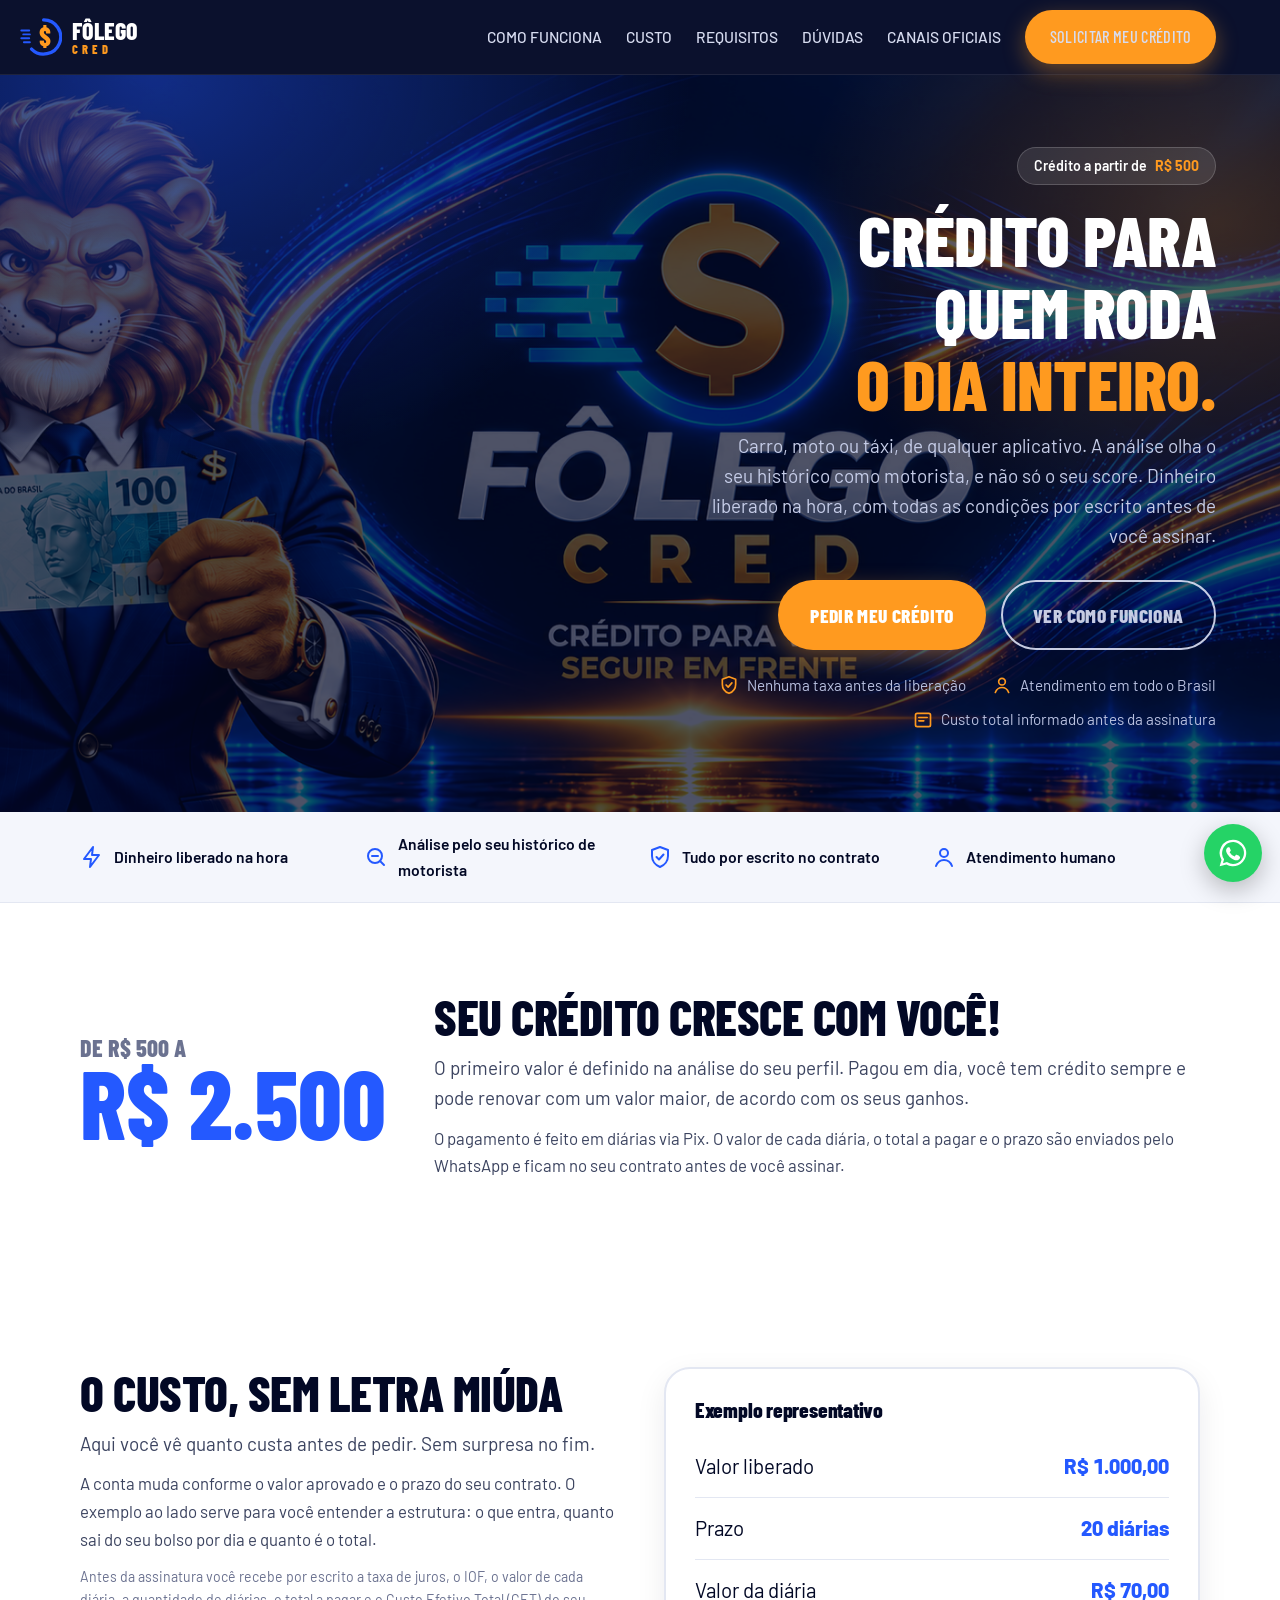
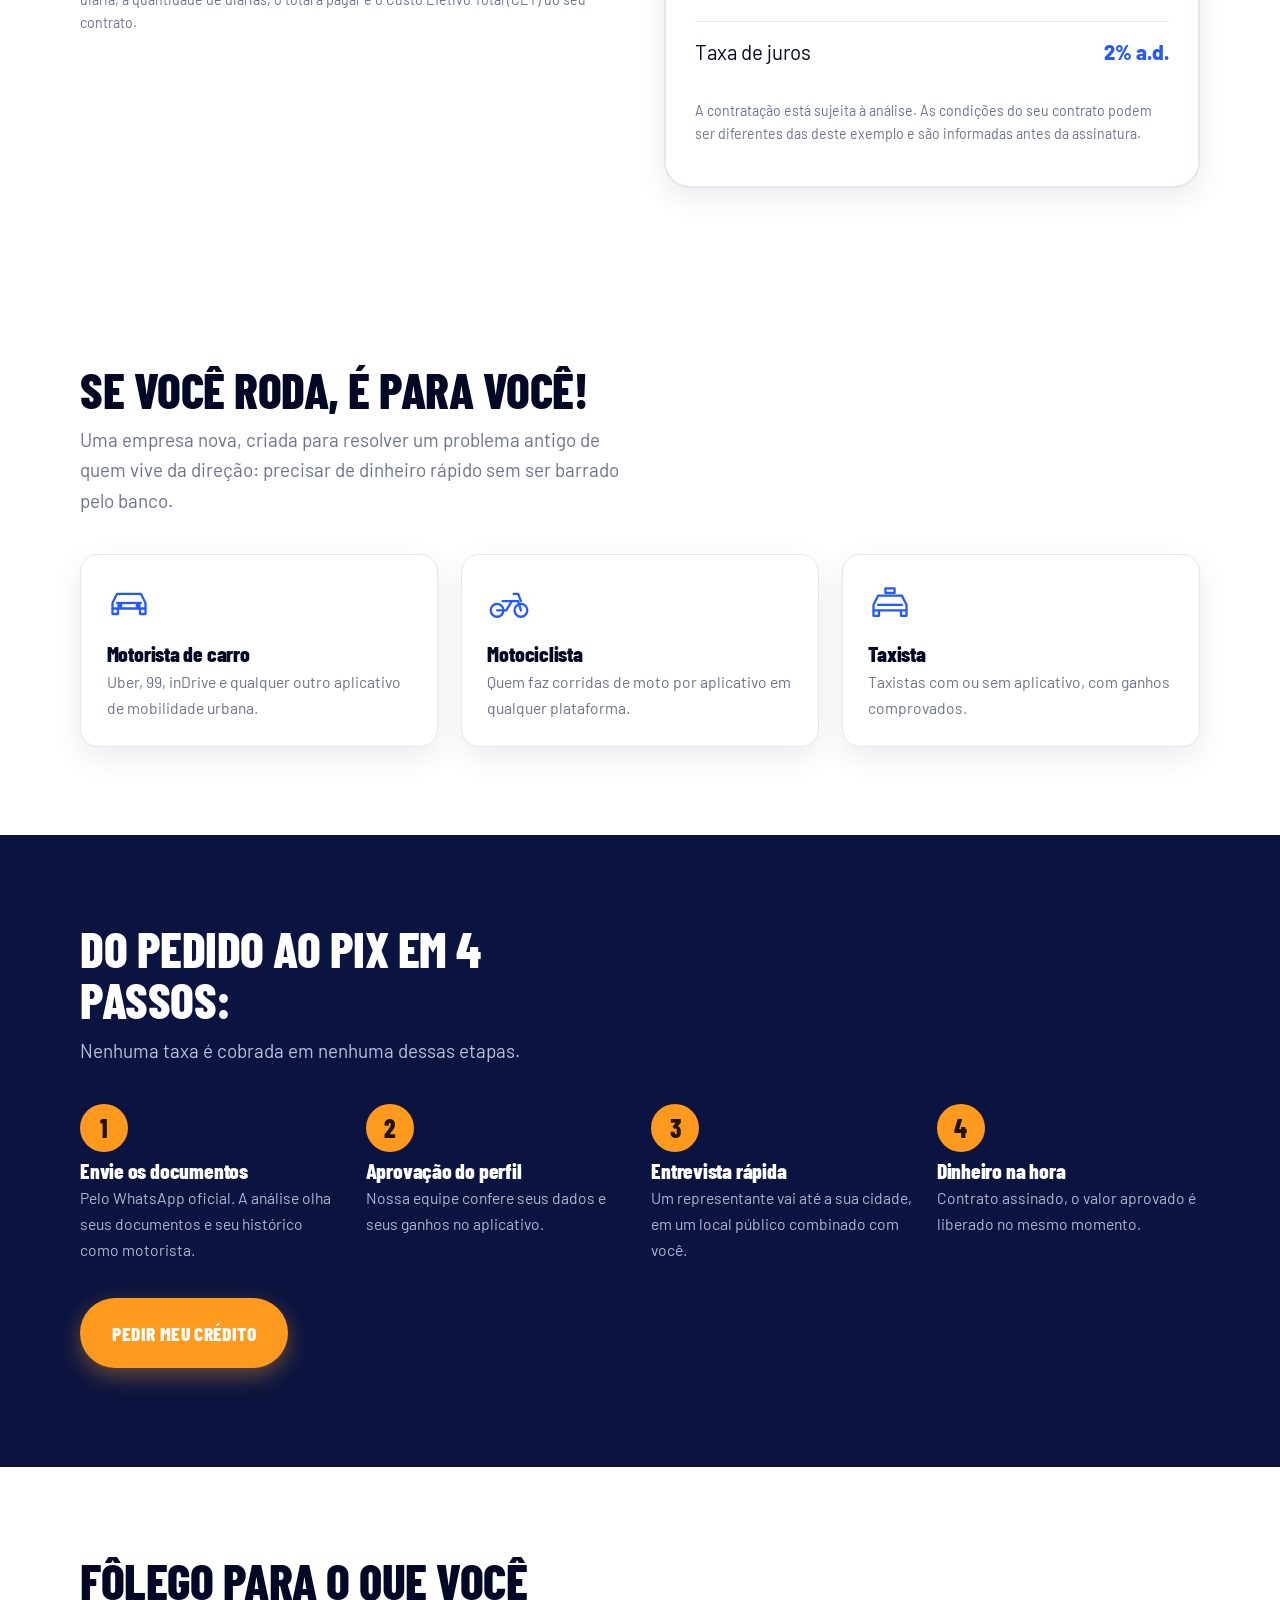
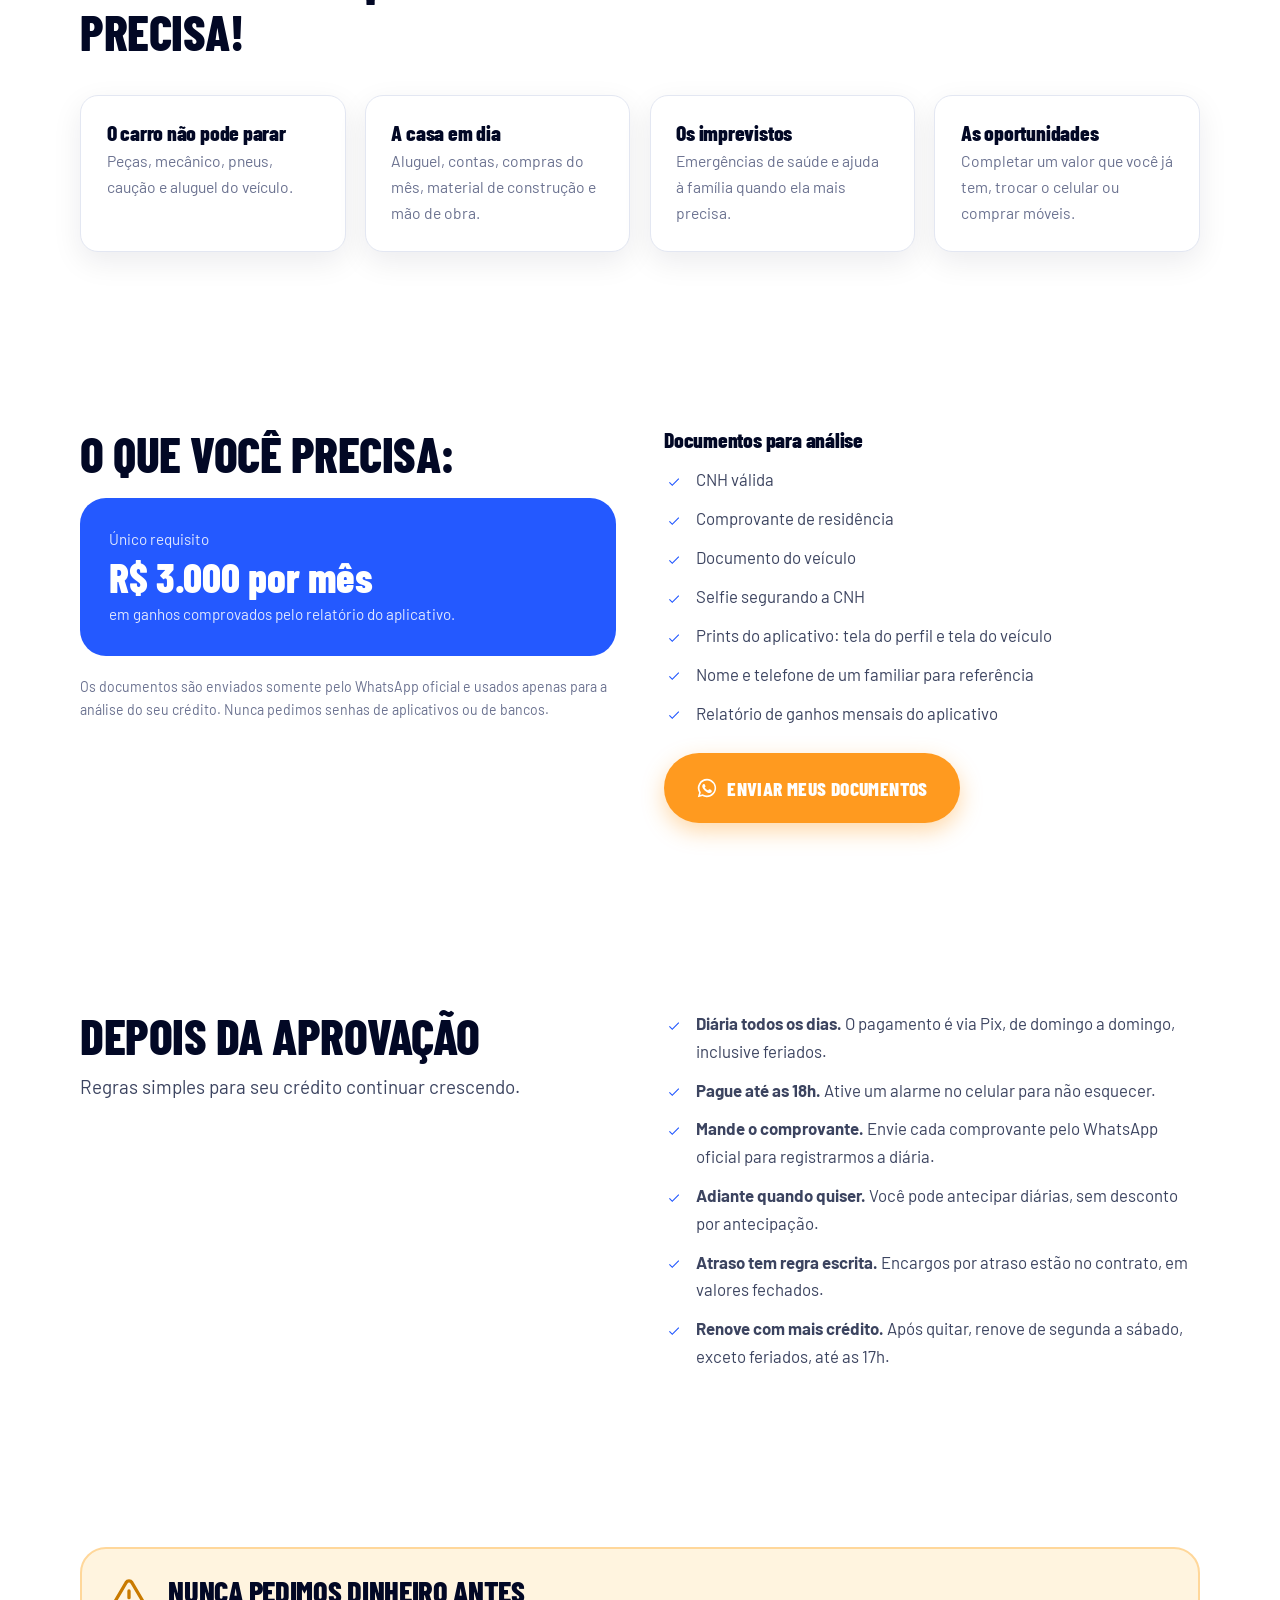
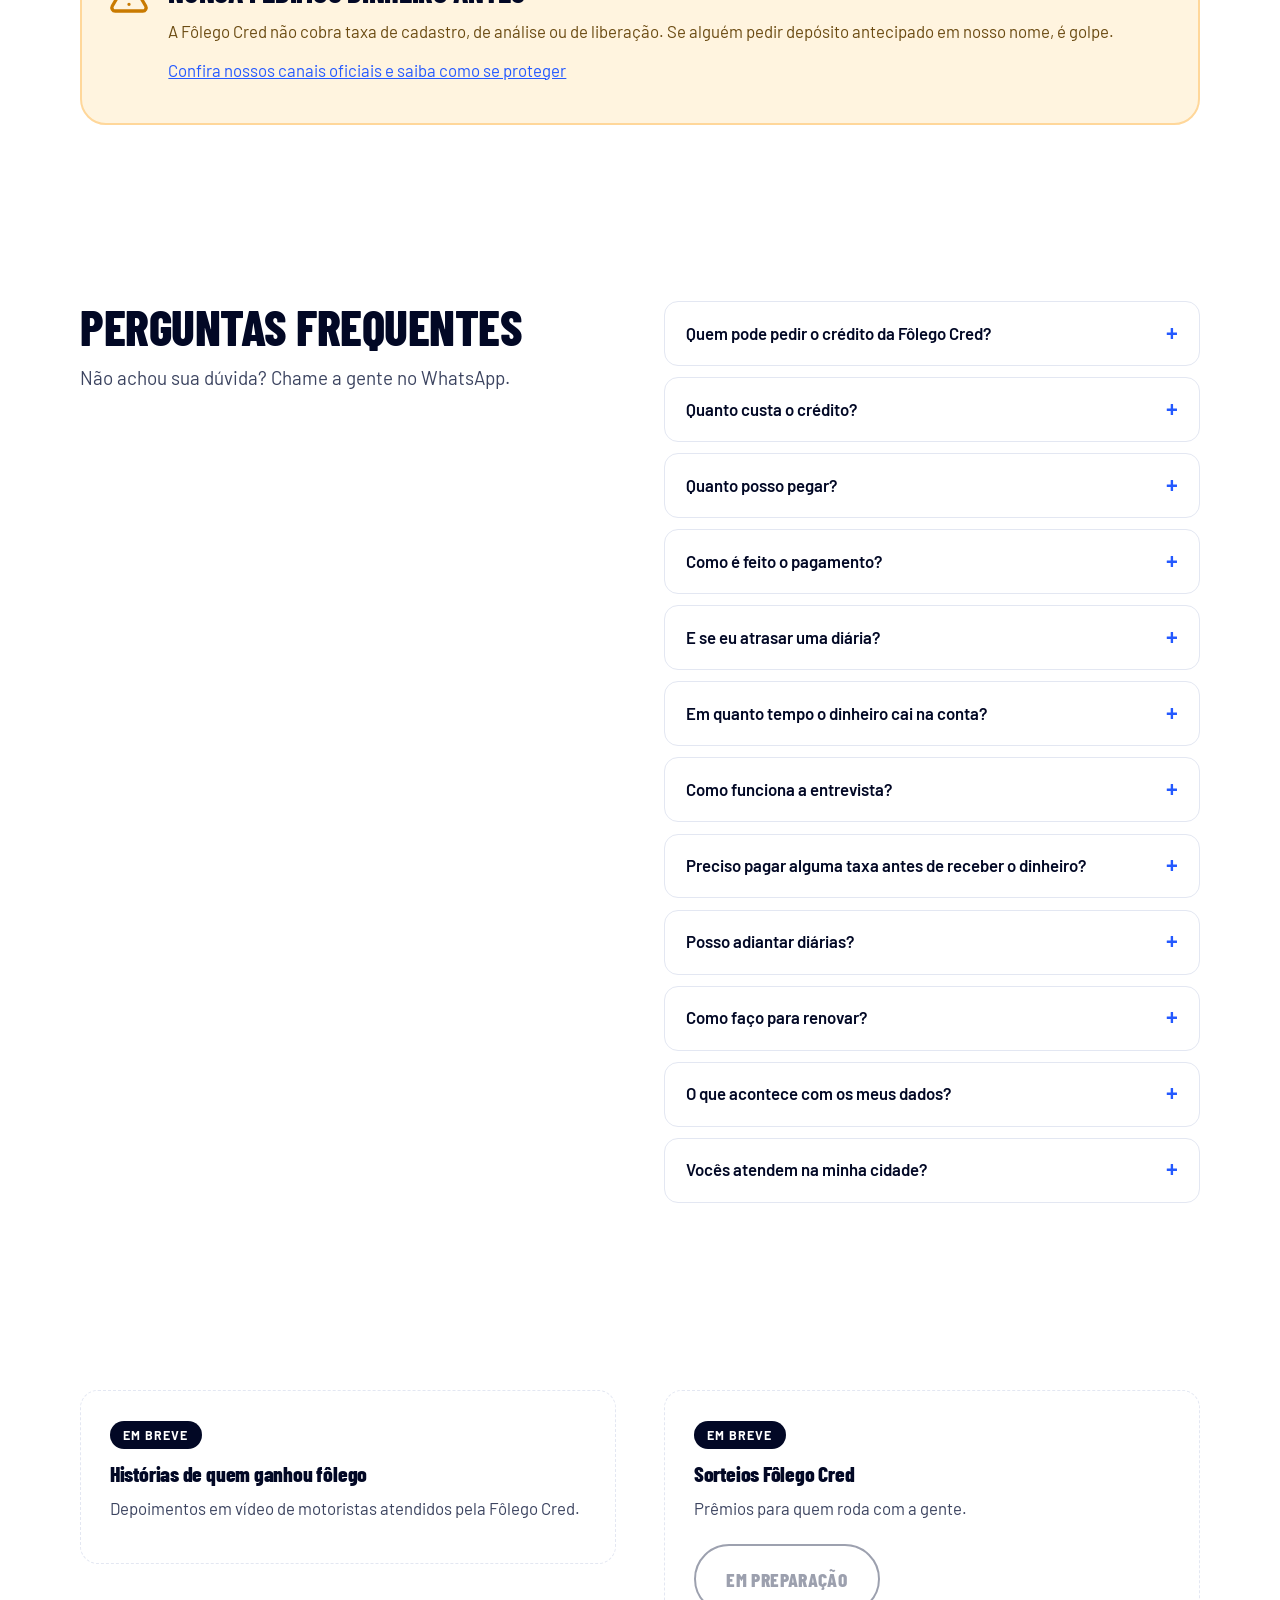
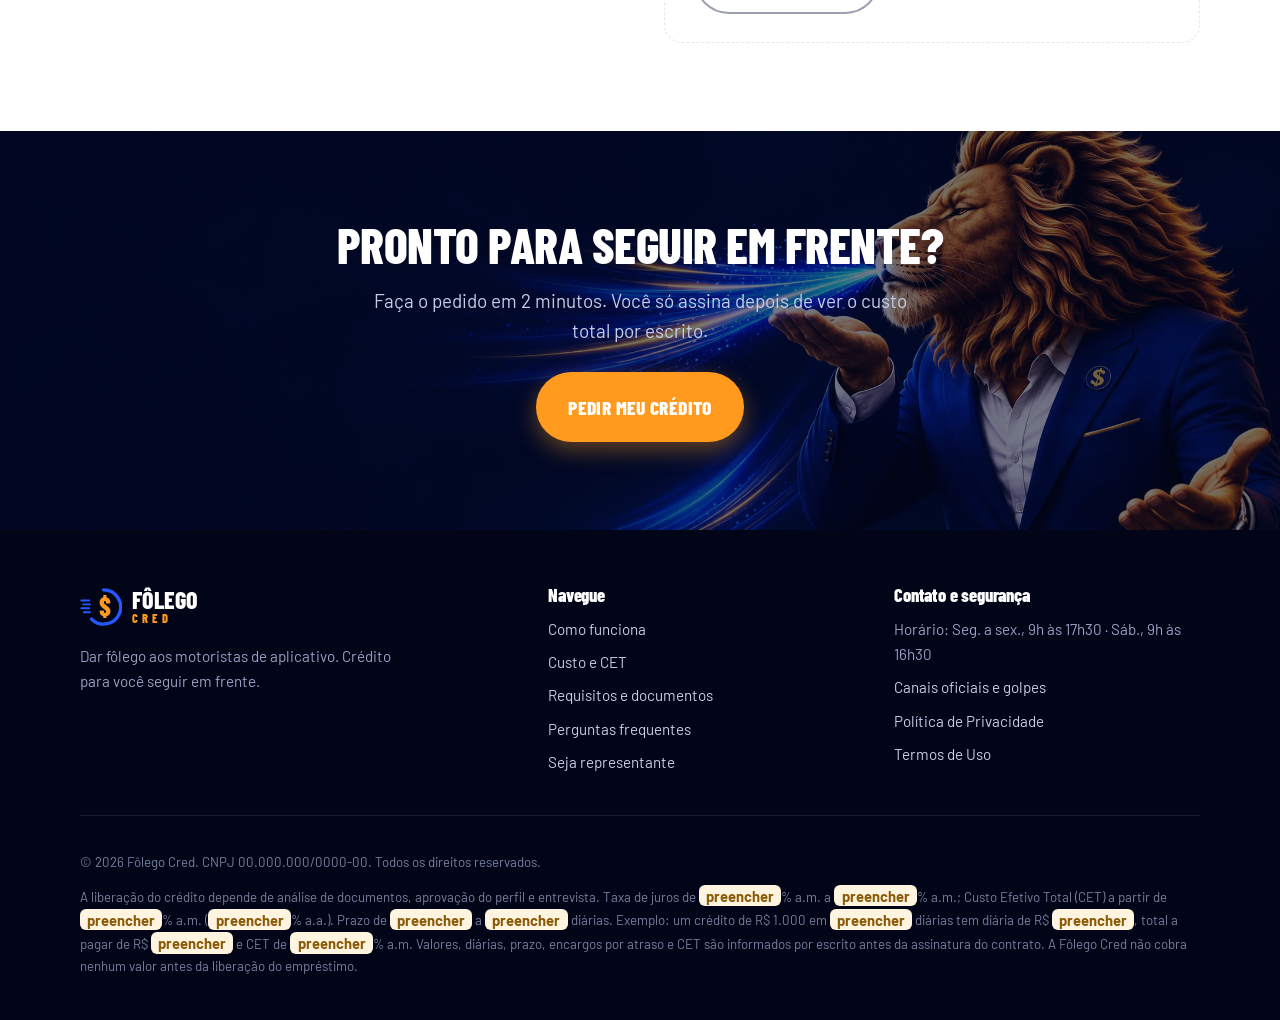
==== index.html @ ad55d43b "Add files via upload" ====
<!doctype html>
<html lang="pt-BR">
<head>
<meta charset="utf-8">
<meta name="viewport" content="width=device-width, initial-scale=1, viewport-fit=cover">
<title>Fôlego Cred | Empréstimo para motorista de aplicativo e taxista</title>
<meta name="description" content="Crédito de R$ 500 a R$ 2.500 para motoristas de carro, moto e táxi de todo o Brasil. Análise pelo seu histórico como motorista e dinheiro liberado na hora.">
<link rel="canonical" href="https://www.folegocred.com.br/">
<meta name="theme-color" content="#020825">
<meta property="og:type" content="website">
<meta property="og:locale" content="pt_BR">
<meta property="og:site_name" content="Fôlego Cred">
<meta property="og:title" content="Fôlego Cred | Empréstimo para motorista de aplicativo e taxista">
<meta property="og:description" content="Crédito de R$ 500 a R$ 2.500 para motoristas de carro, moto e táxi de todo o Brasil.">
<meta property="og:url" content="https://www.folegocred.com.br/">
<meta property="og:image" content="https://www.folegocred.com.br/assets/og-image.jpg">
<meta name="twitter:card" content="summary_large_image">
<link rel="icon" href="assets/favicon.svg" type="image/svg+xml">
<link rel="preload" as="image" href="assets/novofundo.png">
<link rel="preconnect" href="https://fonts.googleapis.com">
<link rel="preconnect" href="https://fonts.gstatic.com" crossorigin>
<link href="https://fonts.googleapis.com/css2?family=Barlow+Condensed:ital,wght@0,700;0,800;1,700&family=Barlow:wght@400;500;600;700&display=swap" rel="stylesheet">
<link rel="stylesheet" href="styles.css">
<script type="application/ld+json">{"@context":"https://schema.org","@type":"FinancialService","name":"Fôlego Cred","slogan":"Crédito para você seguir em frente","description":"Crédito para motoristas de aplicativo e taxistas de todo o Brasil.","url":"https://www.folegocred.com.br","logo":"https://www.folegocred.com.br/assets/favicon.svg","image":"https://www.folegocred.com.br/assets/og-image.jpg","areaServed":{"@type":"Country","name":"Brasil"}}</script>
<script type="application/ld+json">{"@context": "https://schema.org", "@type": "FAQPage", "mainEntity": [{"@type": "Question", "name": "Quem pode pedir o crédito da Fôlego Cred?", "acceptedAnswer": {"@type": "Answer", "text": "Motoristas de carro e de moto de qualquer aplicativo de mobilidade urbana, e também taxistas, com ganhos a partir de R$ 3.000 por mês comprovados pelo relatório do aplicativo."}}, {"@type": "Question", "name": "Quanto custa o crédito?", "acceptedAnswer": {"@type": "Answer", "text": "O custo depende do valor aprovado e do prazo. Veja o exemplo representativo na seção \"O custo, sem letra miúda\". A taxa de juros, o IOF, o total a pagar e o CET do seu contrato são informados por escrito antes da assinatura."}}, {"@type": "Question", "name": "Quanto posso pegar?", "acceptedAnswer": {"@type": "Answer", "text": "Os valores vão de R$ 500 a R$ 2.500. O primeiro crédito é definido na análise, e o limite cresce conforme você paga em dia e conforme seus ganhos."}}, {"@type": "Question", "name": "Como é feito o pagamento?", "acceptedAnswer": {"@type": "Answer", "text": "Em diárias via Pix, todos os dias, inclusive sábados, domingos e feriados. O valor de cada diária, o total a pagar e o prazo aparecem no seu contrato antes da assinatura."}}, {"@type": "Question", "name": "E se eu atrasar uma diária?", "acceptedAnswer": {"@type": "Answer", "text": "Os encargos por atraso estão descritos no contrato, com valores fechados. Se você previr um atraso, avise pelo WhatsApp oficial antes do vencimento."}}, {"@type": "Question", "name": "Em quanto tempo o dinheiro cai na conta?", "acceptedAnswer": {"@type": "Answer", "text": "Na hora. Depois da aprovação do perfil e da entrevista, o valor é liberado no mesmo momento."}}, {"@type": "Question", "name": "Como funciona a entrevista?", "acceptedAnswer": {"@type": "Answer", "text": "Um representante da Fôlego Cred vai até a sua cidade. O encontro é rápido, serve para alinhar o contrato e acontece em um local público combinado para ficar bom para os dois lados."}}, {"@type": "Question", "name": "Preciso pagar alguma taxa antes de receber o dinheiro?", "acceptedAnswer": {"@type": "Answer", "text": "Não. A Fôlego Cred nunca cobra taxa de cadastro, de análise ou de liberação. Se alguém pedir depósito antecipado em nosso nome, é golpe."}}, {"@type": "Question", "name": "Posso adiantar diárias?", "acceptedAnswer": {"@type": "Answer", "text": "Pode, quando quiser. Só não há desconto por antecipação."}}, {"@type": "Question", "name": "Como faço para renovar?", "acceptedAnswer": {"@type": "Answer", "text": "Depois de quitar o contrato atual, a renovação é feita de segunda a sábado, exceto feriados, até as 17h. Quem paga em dia tem crédito sempre, com possibilidade de valor maior."}}, {"@type": "Question", "name": "O que acontece com os meus dados?", "acceptedAnswer": {"@type": "Answer", "text": "Eles são usados apenas para a análise e o atendimento, e não são vendidos a terceiros. Você pode pedir a exclusão a qualquer momento pelos canais oficiais, conforme a Política de Privacidade."}}, {"@type": "Question", "name": "Vocês atendem na minha cidade?", "acceptedAnswer": {"@type": "Answer", "text": "A Fôlego Cred atende motoristas de todo o Brasil. Faça o pedido pelo site ou chame no WhatsApp para combinar a entrevista."}}]}</script>
</head>
<body data-pagina="inicio">
<a class="pular" href="#conteudo">Pular para o conteúdo</a>

<header class="topo">
  <div class="wrap">
    <a class="marca" href="index.html" aria-label="Fôlego Cred, página inicial"><svg viewBox="0 0 64 64" aria-hidden="true"><g stroke="#2459FF" stroke-width="3" stroke-linecap="round"><path d="M2 22h12M5 28h10M2 34h12M6 40h9"/></g><path d="M36 6a26 26 0 1 1-18.4 44.4" fill="none" stroke="#2459FF" stroke-width="5" stroke-linecap="round"/><text x="38" y="45" text-anchor="middle" font-family="Barlow Condensed,Arial" font-weight="800" font-size="40" fill="#FF9A1F">$</text></svg><span class="marca-nome">Fôlego<small>Cred</small></span></a>
    <button class="menu-botao" aria-expanded="false" aria-controls="menu" aria-label="Abrir menu"><svg width="22" height="22" viewBox="0 0 24 24" fill="none" stroke="currentColor" stroke-width="2.2" stroke-linecap="round"><path d="M3 6h18M3 12h18M3 18h18"/></svg></button>
    <nav class="menu" id="menu" aria-label="Principal">
      <a href="#como-funciona">COMO FUNCIONA</a>
      <a href="#custo">CUSTO</a>
      <a href="#requisitos">REQUISITOS</a>
      <a href="#perguntas">DÚVIDAS</a>
      <a href="canais-oficiais.html">CANAIS OFICIAIS</a>
      <a class="btn btn-laranja" href="#pedido">SOLICITAR MEU CRÉDITO</a>
    </nav>
  </div>
</header>

<main id="conteudo">

<section class="hero" aria-labelledby="titulo-hero">
  <div class="hero-midia-pc" aria-hidden="true">
    <img src="assets/novofundo.png" alt="" width="1938" height="811" loading="eager">
  </div>
  <div class="wrap">
    <div class="hero-texto" id="pedido">
      <span class="selo-topo">Crédito a partir de <b>R$ 500</b></span>
      <h1 id="titulo-hero">Crédito para <br>quem roda<span class="l2">o dia inteiro.</span></h1>
      <p class="intro">Carro, moto ou táxi, de qualquer aplicativo. A análise olha o seu histórico como motorista, e não só o seu score. Dinheiro liberado na hora, com todas as condições por escrito antes de você assinar.</p>
      <div class="hero-acoes">
        <a class="btn btn-laranja" href="#pedido">Pedir meu crédito</a>
        <a class="btn btn-contorno" href="#como-funciona">Ver como funciona</a>
      </div>
      <ul class="hero-selos">
        <li><svg viewBox="0 0 24 24" fill="none" stroke="currentColor" stroke-width="2" stroke-linecap="round" stroke-linejoin="round" aria-hidden="true"><path d="M12 2 4 5v6c0 5 3.4 9.3 8 11 4.6-1.7 8-6 8-11V5l-8-3z"/><path d="m8.5 12 2.5 2.5 4.5-5"/></svg> Nenhuma taxa antes da liberação</li>
        <li><svg viewBox="0 0 24 24" fill="none" stroke="currentColor" stroke-width="2" stroke-linecap="round" aria-hidden="true"><circle cx="12" cy="8" r="4"/><path d="M4 21c1.5-4 4.5-6 8-6s6.5 2 8 6"/></svg> Atendimento em todo o Brasil</li>
        <li><svg viewBox="0 0 24 24" fill="none" stroke="currentColor" stroke-width="2" stroke-linecap="round" stroke-linejoin="round" aria-hidden="true"><rect x="3" y="4" width="18" height="16" rx="2"/><path d="M7 9h10M7 13h6"/></svg> Custo total informado antes da assinatura</li>
      </ul>
    </div>
  </div>
</section>

<section class="faixa" aria-label="Nossos diferenciais">
  <div class="wrap"><ul>
    <li><svg viewBox="0 0 24 24" fill="none" stroke="currentColor" stroke-width="2" stroke-linejoin="round" aria-hidden="true"><path d="M13 2 4 14h7l-1 8 9-12h-7l1-8z"/></svg> Dinheiro liberado na hora</li>
    <li><svg viewBox="0 0 24 24" fill="none" stroke="currentColor" stroke-width="2" stroke-linecap="round" aria-hidden="true"><circle cx="11" cy="11" r="7"/><path d="m20 20-4-4"/><path d="M8 11h6"/></svg> Análise pelo seu histórico de motorista</li>
    <li><svg viewBox="0 0 24 24" fill="none" stroke="currentColor" stroke-width="2" stroke-linecap="round" stroke-linejoin="round" aria-hidden="true"><path d="M12 2 4 5v6c0 5 3.4 9.3 8 11 4.6-1.7 8-6 8-11V5l-8-3z"/><path d="m8.5 12 2.5 2.5 4.5-5"/></svg> Tudo por escrito no contrato</li>
    <li><svg viewBox="0 0 24 24" fill="none" stroke="currentColor" stroke-width="2" stroke-linecap="round" aria-hidden="true"><circle cx="12" cy="8" r="4"/><path d="M4 21c1.5-4 4.5-6 8-6s6.5 2 8 6"/></svg> Atendimento humano</li>
  </ul></div>
</section>

<section class="secao" aria-labelledby="t-valor">
  <div class="wrap valor">
    <p class="valor-numero" aria-hidden="true"><span class="de">de R$ 500 a</span><span class="ate">R$ 2.500</span></p>
    <div>
      <h2 id="t-valor">Seu crédito cresce com você!</h2>
      <p class="intro">O primeiro valor é definido na análise do seu perfil. Pagou em dia, você tem crédito sempre e pode renovar com um valor maior, de acordo com os seus ganhos.</p>
      <p>O pagamento é feito em diárias via Pix. O valor de cada diária, o total a pagar e o prazo são enviados pelo WhatsApp e ficam no seu contrato antes de você assinar.</p>
    </div>
  </div>
</section>

<section class="secao secao-clara" id="custo" aria-labelledby="t-custo">
  <div class="wrap duas">
    <div> 
      <h2 id="t-custo">O custo, sem letra miúda</h2>
      <p class="intro">Aqui você vê quanto custa antes de pedir. Sem surpresa no fim.</p>
      <p>A conta muda conforme o valor aprovado e o prazo do seu contrato. O exemplo ao lado serve para você entender a estrutura: o que entra, quanto sai do seu bolso por dia e quanto é o total.</p>
      <p class="nota">Antes da assinatura você recebe por escrito a taxa de juros, o IOF, o valor de cada diária, a quantidade de diárias, o total a pagar e o Custo Efetivo Total (CET) do seu contrato.</p>
    </div>
    <div class="custo">
      <h3 style="margin-bottom:1rem">Exemplo representativo</h3>
      <table>
        <tbody>
          <tr class="linha-principal"><td>Valor liberado</td><td>R$ 1.000,00</td></tr>
          <tr class="linha-principal"><td>Prazo</td><td>20 diárias</td></tr>
          <tr class="linha-principal"><td>Valor da diária</td><td>R$ 70,00</td></tr>
          <tr class="linha-principal"><td>Taxa de juros</td><td>2% a.d.</td></tr>
          <!--<tr class="linha-principal"><td>IOF</td><td>2% a.d.</td></tr>-->
        <!--  <tr><td>IOF</td><td>R$ <span class="preencher">preencher</span></td></tr>-->
      <!--  <tr class="destaque"><td><strong>CET</strong></td><td><span class="preencher">preencher</span>% a.m. (<span class="preencher">preencher</span>% a.a.)</td></tr>-->
        </tbody>
      </table>
      <p class="nota" style="margin-top:1rem">A contratação está sujeita à análise. As condições do seu contrato podem ser diferentes das deste exemplo e são informadas antes da assinatura.</p>
    </div>
  </div>
</section>

<section class="secao" aria-labelledby="t-publico">
  <div class="wrap">
    <div class="cabecalho-secao"><h2 id="t-publico">Se você roda, é para você!</h2><p class="intro">Uma empresa nova, criada para resolver um problema antigo de quem vive da direção: precisar de dinheiro rápido sem ser barrado pelo banco.</p></div>
    <div class="cartoes">
      <div><svg viewBox="0 0 48 48" fill="none" stroke="currentColor" stroke-width="2.5" stroke-linejoin="round" aria-hidden="true"><path d="M6 30v-6l5-10h26l5 10v6z"/><path d="M6 30v6h6v-6M36 30v6h6v-6"/><path d="M10 24h28"/><circle cx="14" cy="27" r="1.5" fill="currentColor"/><circle cx="34" cy="27" r="1.5" fill="currentColor"/></svg><h3>Motorista de carro</h3><p>Uber, 99, inDrive e qualquer outro aplicativo de mobilidade urbana.</p></div>
      <div><svg viewBox="0 0 48 48" fill="none" stroke="currentColor" stroke-width="2.5" stroke-linecap="round" stroke-linejoin="round" aria-hidden="true"><circle cx="11" cy="32" r="7"/><circle cx="37" cy="32" r="7"/><path d="M11 32h10l6-10h7l3 10"/><path d="M29 14h5l3 8M17 22h9"/></svg><h3>Motociclista</h3><p>Quem faz corridas de moto por aplicativo em qualquer plataforma.</p></div>
      <div><svg viewBox="0 0 48 48" fill="none" stroke="currentColor" stroke-width="2.5" stroke-linejoin="round" aria-hidden="true"><path d="M19 8h10v5H19z"/><path d="M6 32v-6l5-10h26l5 10v6z"/><path d="M6 32v6h6v-6M36 32v6h6v-6"/><path d="M10 26h28"/></svg><h3>Taxista</h3><p>Taxistas com ou sem aplicativo, com ganhos comprovados.</p></div>
    </div>
  </div>
</section>

<section class="secao secao-escura" id="como-funciona" aria-labelledby="t-como">
  <div class="wrap">
    <div class="cabecalho-secao"><h2 id="t-como">Do pedido ao Pix em 4 passos:</h2><p class="intro">Nenhuma taxa é cobrada em nenhuma dessas etapas.</p></div>
    <ol class="passos">
      <li><h3>Envie os documentos</h3><p>Pelo WhatsApp oficial. A análise olha seus documentos e seu histórico como motorista.</p></li>
      <li><h3>Aprovação do perfil</h3><p>Nossa equipe confere seus dados e seus ganhos no aplicativo.</p></li>
      <li><h3>Entrevista rápida</h3><p>Um representante vai até a sua cidade, em um local público combinado com você.</p></li>
      <li><h3>Dinheiro na hora</h3><p>Contrato assinado, o valor aprovado é liberado no mesmo momento.</p></li>
    </ol>
    <p style="margin-top:2.2rem"><a class="btn btn-laranja" href="#pedido">Pedir meu crédito</a></p>
  </div>
</section>

<section class="secao secao-clara" aria-labelledby="t-para">
  <div class="wrap">
    <div class="cabecalho-secao"><h2 id="t-para">Fôlego para o que você precisa!</h2></div>
    <div class="grupos">
      <div class="grupo"><h3>O carro não pode parar</h3><p>Peças, mecânico, pneus, caução e aluguel do veículo.</p></div>
      <div class="grupo"><h3>A casa em dia</h3><p>Aluguel, contas, compras do mês, material de construção e mão de obra.</p></div>
      <div class="grupo"><h3>Os imprevistos</h3><p>Emergências de saúde e ajuda à família quando ela mais precisa.</p></div>
      <div class="grupo"><h3>As oportunidades</h3><p>Completar um valor que você já tem, trocar o celular ou comprar móveis.</p></div>
    </div>
  </div>
</section>

<section class="secao" id="requisitos" aria-labelledby="t-req">
  <div class="wrap duas">
    <div>
      <h2 id="t-req">O que você precisa:</h2>
      <div class="requisito">
        <p>Único requisito</p>
        <span class="grande">R$ 3.000 por mês</span>
        <p>em ganhos comprovados pelo relatório do aplicativo.</p>
      </div>
      <p class="nota">Os documentos são enviados somente pelo WhatsApp oficial e usados apenas para a análise do seu crédito. Nunca pedimos senhas de aplicativos ou de bancos.</p>
    </div>
    <div>
      <h3>Documentos para análise</h3>
      <ul class="lista-check" style="margin-top:1rem">
        <li>CNH válida</li>
        <li>Comprovante de residência</li>
        <li>Documento do veículo</li>
        <li>Selfie segurando a CNH</li>
        <li>Prints do aplicativo: tela do perfil e tela do veículo</li>
        <li>Nome e telefone de um familiar para referência</li>
        <li>Relatório de ganhos mensais do aplicativo</li>
      </ul>
      <p style="margin-top:1.6rem"><a class="btn btn-laranja" href="#" data-zap="Olá! Quero enviar meus documentos para análise na Fôlego Cred."><svg viewBox="0 0 24 24" fill="currentColor" aria-hidden="true"><path d="M12 2a10 10 0 0 0-8.6 15.1L2 22l5-1.3A10 10 0 1 0 12 2zm0 18.2a8.2 8.2 0 0 1-4.2-1.2l-.3-.2-3 .8.8-2.9-.2-.3A8.2 8.2 0 1 1 12 20.2zm4.5-6.1c-.2-.1-1.5-.7-1.7-.8-.2-.1-.4-.1-.6.1l-.8 1c-.1.2-.3.2-.5.1a6.7 6.7 0 0 1-3.3-2.9c-.2-.4.2-.4.7-1.3.1-.2 0-.3 0-.4l-.8-1.8c-.2-.5-.4-.4-.6-.4h-.5a1 1 0 0 0-.7.3 3 3 0 0 0-.9 2.2c0 1.3.9 2.5 1.1 2.7.1.2 1.8 2.8 4.4 3.9 1.6.7 2.3.8 3.1.6.5-.1 1.5-.6 1.7-1.2.2-.6.2-1.1.2-1.2-.1-.1-.2-.2-.5-.3z"/></svg> Enviar meus documentos</a></p>
    </div>
  </div>
</section>

<section class="secao secao-clara" aria-labelledby="t-depois">
  <div class="wrap duas">
    <div>
      <h2 id="t-depois">Depois da aprovação</h2>
      <p class="intro">Regras simples para seu crédito continuar crescendo.</p>
    </div>
    <ul class="lista-check">
      <li><strong>Diária todos os dias.</strong> O pagamento é via Pix, de domingo a domingo, inclusive feriados.</li>
      <li><strong>Pague até as 18h.</strong> Ative um alarme no celular para não esquecer.</li>
      <li><strong>Mande o comprovante.</strong> Envie cada comprovante pelo WhatsApp oficial para registrarmos a diária.</li>
      <li><strong>Adiante quando quiser.</strong> Você pode antecipar diárias, sem desconto por antecipação.</li>
      <li><strong>Atraso tem regra escrita.</strong> Encargos por atraso estão no contrato, em valores fechados.</li>
      <li><strong>Renove com mais crédito.</strong> Após quitar, renove de segunda a sábado, exceto feriados, até as 17h.</li>
    </ul>
  </div>
</section>

<section class="secao" aria-labelledby="t-golpe">
  <div class="wrap">
    <div class="aviso">
      <svg viewBox="0 0 24 24" fill="none" stroke="currentColor" stroke-width="2" stroke-linecap="round" stroke-linejoin="round" aria-hidden="true"><path d="M10.3 3.9 2 18a2 2 0 0 0 1.7 3h16.6a2 2 0 0 0 1.7-3L13.7 3.9a2 2 0 0 0-3.4 0z"/><path d="M12 9v4M12 17h.01"/></svg>
      <div>
        <h2 id="t-golpe">Nunca pedimos dinheiro antes</h2>
        <p>A Fôlego Cred não cobra taxa de cadastro, de análise ou de liberação. Se alguém pedir depósito antecipado em nosso nome, é golpe.</p>
        <p><a href="canais-oficiais.html">Confira nossos canais oficiais e saiba como se proteger</a></p>
      </div>
    </div>
  </div>
</section>

<section class="secao secao-clara" id="perguntas" aria-labelledby="t-faq">
  <div class="wrap duas">
    <div><h2 id="t-faq">Perguntas frequentes</h2><p class="intro">Não achou sua dúvida? Chame a gente no WhatsApp.</p></div>
    <div class="faq">
      <details><summary>Quem pode pedir o crédito da Fôlego Cred?</summary><p>Motoristas de carro e de moto de qualquer aplicativo de mobilidade urbana, e também taxistas, com ganhos a partir de R$ 3.000 por mês comprovados pelo relatório do aplicativo.</p></details>
      <details><summary>Quanto custa o crédito?</summary><p>O custo depende do valor aprovado e do prazo. Veja o exemplo representativo na seção "O custo, sem letra miúda". A taxa de juros, o IOF, o total a pagar e o CET do seu contrato são informados por escrito antes da assinatura.</p></details>
      <details><summary>Quanto posso pegar?</summary><p>Os valores vão de R$ 500 a R$ 2.500. O primeiro crédito é definido na análise, e o limite cresce conforme você paga em dia e conforme seus ganhos.</p></details>
      <details><summary>Como é feito o pagamento?</summary><p>Em diárias via Pix, todos os dias, inclusive sábados, domingos e feriados. O valor de cada diária, o total a pagar e o prazo aparecem no seu contrato antes da assinatura.</p></details>
      <details><summary>E se eu atrasar uma diária?</summary><p>Os encargos por atraso estão descritos no contrato, com valores fechados. Se você previr um atraso, avise pelo WhatsApp oficial antes do vencimento.</p></details>
      <details><summary>Em quanto tempo o dinheiro cai na conta?</summary><p>Na hora. Depois da aprovação do perfil e da entrevista, o valor é liberado no mesmo momento.</p></details>
      <details><summary>Como funciona a entrevista?</summary><p>Um representante da Fôlego Cred vai até a sua cidade. O encontro é rápido, serve para alinhar o contrato e acontece em um local público combinado para ficar bom para os dois lados.</p></details>
      <details><summary>Preciso pagar alguma taxa antes de receber o dinheiro?</summary><p>Não. A Fôlego Cred nunca cobra taxa de cadastro, de análise ou de liberação. Se alguém pedir depósito antecipado em nosso nome, é golpe.</p></details>
      <details><summary>Posso adiantar diárias?</summary><p>Pode, quando quiser. Só não há desconto por antecipação.</p></details>
      <details><summary>Como faço para renovar?</summary><p>Depois de quitar o contrato atual, a renovação é feita de segunda a sábado, exceto feriados, até as 17h. Quem paga em dia tem crédito sempre, com possibilidade de valor maior.</p></details>
      <details><summary>O que acontece com os meus dados?</summary><p>Eles são usados apenas para a análise e o atendimento, e não são vendidos a terceiros. Você pode pedir a exclusão a qualquer momento pelos canais oficiais, conforme a Política de Privacidade.</p></details>
      <details><summary>Vocês atendem na minha cidade?</summary><p>A Fôlego Cred atende motoristas de todo o Brasil. Faça o pedido pelo site ou chame no WhatsApp para combinar a entrevista.</p></details>
    </div>
  </div>
</section>

<section class="secao" aria-labelledby="t-dep">
  <div class="wrap duas">
    <div class="reservado" id="depoimentos">
      <span class="selo-breve">Em breve</span>
      <h3 id="t-dep" style="margin-top:.8rem">Histórias de quem ganhou fôlego</h3>
      <p>Depoimentos em vídeo de motoristas atendidos pela Fôlego Cred.</p>
    </div>
    <div class="reservado" id="sorteio">
      <span class="selo-breve">Em breve</span>
      <h3 style="margin-top:.8rem">Sorteios Fôlego Cred</h3>
      <p>Prêmios para quem roda com a gente.</p>
      <a class="btn btn-contorno" style="color:var(--grafite);margin-top:.6rem" data-sorteio>Em preparação</a>
    </div>
  </div>
</section>

<section class="secao chamada" aria-labelledby="t-final">
  <div class="leao-rodape" aria-hidden="true"></div>
  <div class="wrap">
    <h2 id="t-final">Pronto para seguir em frente?</h2>
    <p class="intro" style="max-width:52ch;margin:0 auto 1.6rem">Faça o pedido em 2 minutos. Você só assina depois de ver o custo total por escrito.</p>
    <a class="btn btn-laranja" href="#pedido">Pedir meu crédito</a>
  </div>
</section>

</main>

<footer class="rodape">
  <div class="wrap">
    <div class="colunas">
      <div>
        <a class="marca" href="index.html" aria-label="Fôlego Cred"><svg viewBox="0 0 64 64" aria-hidden="true"><g stroke="#2459FF" stroke-width="3" stroke-linecap="round"><path d="M2 22h12M5 28h10M2 34h12M6 40h9"/></g><path d="M36 6a26 26 0 1 1-18.4 44.4" fill="none" stroke="#2459FF" stroke-width="5" stroke-linecap="round"/><text x="38" y="45" text-anchor="middle" font-family="Barlow Condensed,Arial" font-weight="800" font-size="40" fill="#FF9A1F">$</text></svg><span class="marca-nome">Fôlego<small>Cred</small></span></a>
        <p style="margin-top:1rem;max-width:36ch">Dar fôlego aos motoristas de aplicativo. Crédito para você seguir em frente.</p>
      </div>
      <div>
        <h3>Navegue</h3>
        <ul>
          <li><a href="#como-funciona">Como funciona</a></li>
          <li><a href="#custo">Custo e CET</a></li>
          <li><a href="#requisitos">Requisitos e documentos</a></li>
          <li><a href="#perguntas">Perguntas frequentes</a></li>
          <li><a href="seja-representante.html">Seja representante</a></li>
        </ul>
      </div>
      <div>
        <h3>Contato e segurança</h3>        <ul>
          <li>Horário: <span data-cfg="horario">Em breve</span></li>
          <li><a href="canais-oficiais.html">Canais oficiais e golpes</a></li>
          <li><a href="politica-de-privacidade.html">Política de Privacidade</a></li>
          <li><a href="termos-de-uso.html">Termos de Uso</a></li>
        </ul>
      </div>
    </div>
    <div class="legal">
      <p>© <span data-cfg="ano">2026</span> <span data-cfg="razao">Fôlego Cred</span>. CNPJ <span data-cfg="cnpj">00.000.000/0000-00</span>. Todos os direitos reservados.</p>
      <p>A liberação do crédito depende de análise de documentos, aprovação do perfil e entrevista. Taxa de juros de <span class="preencher">preencher</span>% a.m. a <span class="preencher">preencher</span>% a.m.; Custo Efetivo Total (CET) a partir de <span class="preencher">preencher</span>% a.m. (<span class="preencher">preencher</span>% a.a.). Prazo de <span class="preencher">preencher</span> a <span class="preencher">preencher</span> diárias. Exemplo: um crédito de R$ 1.000 em <span class="preencher">preencher</span> diárias tem diária de R$ <span class="preencher">preencher</span>, total a pagar de R$ <span class="preencher">preencher</span> e CET de <span class="preencher">preencher</span>% a.m. Valores, diárias, prazo, encargos por atraso e CET são informados por escrito antes da assinatura do contrato. A Fôlego Cred não cobra nenhum valor antes da liberação do empréstimo.</p>
    </div>
  </div>
</footer>

<a class="zap" href="#" hidden aria-label="Falar com a Fôlego Cred no WhatsApp"><svg viewBox="0 0 24 24" fill="currentColor" aria-hidden="true"><path d="M12 2a10 10 0 0 0-8.6 15.1L2 22l5-1.3A10 10 0 1 0 12 2zm0 18.2a8.2 8.2 0 0 1-4.2-1.2l-.3-.2-3 .8.8-2.9-.2-.3A8.2 8.2 0 1 1 12 20.2zm4.5-6.1c-.2-.1-1.5-.7-1.7-.8-.2-.1-.4-.1-.6.1l-.8 1c-.1.2-.3.2-.5.1a6.7 6.7 0 0 1-3.3-2.9c-.2-.4.2-.4.7-1.3.1-.2 0-.3 0-.4l-.8-1.8c-.2-.5-.4-.4-.6-.4h-.5a1 1 0 0 0-.7.3 3 3 0 0 0-.9 2.2c0 1.3.9 2.5 1.1 2.7.1.2 1.8 2.8 4.4 3.9 1.6.7 2.3.8 3.1.6.5-.1 1.5-.6 1.7-1.2.2-.6.2-1.1.2-1.2-.1-.1-.2-.2-.5-.3z"/></svg></a>

<div class="barra-fixa" aria-hidden="false"><a class="btn btn-laranja" href="#pedido">Pedir meu crédito</a></div>

<div class="cookies" id="cookies" hidden role="region" aria-label="Aviso de cookies">
  <p>Usamos cookies de medição para entender como o site é usado e melhorar nossos anúncios. Saiba mais na <a href="politica-de-privacidade.html">Política de Privacidade</a>.</p>
  <div class="acoes"><button class="btn btn-laranja" data-cookies="aceito">Aceitar</button><button class="btn btn-contorno" data-cookies="recusado">Recusar</button></div>
</div>

<script src="config.js"></script>
<script src="script.js"></script>
</body>
</html>
---- styles.css ----
/* =========================================================
   FÔLEGO CRED — FOLHA DE ESTILO ÚNICA
   Vale para todas as páginas do site.
   Cores da marca: azul #2459FF, laranja #FF9A1F, tinta #020825
   ========================================================= */
:root{
  --azul:#2459FF; --azul-esc:#1740C7; --laranja:#FF9A1F; --laranja-esc:#E8820A;
  --tinta:#020825; --tinta-2:#0B1440; --grafite:#3C4460; --cinza:#6B7290;
  --linha:#E3E7F2; --claro:#F4F6FC; --branco:#fff;
  --raio:18px; --raio-g:26px;
  --sombra:0 10px 30px rgba(2,8,37,.08);
  --sombra-g:0 24px 60px rgba(2,8,37,.16);
  --wrap:1160px;
}
*{box-sizing:border-box}
html{scroll-behavior:smooth;-webkit-text-size-adjust:100%;scroll-padding-top:86px;overflow-x:hidden;width:100%}
body{margin:0;background:var(--branco);color:var(--grafite);
  font:400 1.05rem/1.65 Barlow,system-ui,Arial,sans-serif;overflow-x:hidden;width:100%}
body.menu-aberto{overflow:hidden}
h1,h2,h3{font-family:"Barlow Condensed",Barlow,Arial,sans-serif;font-weight:800;
  color:var(--tinta);line-height:1.02;letter-spacing:-.01em;margin:0}
h1{font-size:clamp(2.3rem,7.6vw,4.4rem);text-transform:uppercase}
h2{font-size:clamp(1.8rem,5.4vw,3.1rem);text-transform:uppercase}
h3{font-size:1.35rem}
p{margin:.7rem 0}
a{color:var(--azul)}
img,video,svg{max-width:100%;height:auto}
.wrap{width:100%;max-width:var(--wrap);margin:0 auto;padding:0 1.25rem}
.leitura{max-width:76ch}
.intro{font-size:1.18rem;line-height:1.6}
.nota{font-size:.88rem;color:var(--cinza)}
.pular{position:absolute;left:-9999px;background:var(--tinta);color:#fff;padding:.8rem 1.2rem;z-index:100}
.pular:focus{left:1rem;top:1rem}
:focus-visible{outline:3px solid var(--laranja);outline-offset:3px;border-radius:6px}

/* ---------------- botões ---------------- */
.btn{display:inline-flex;align-items:center;justify-content:center;gap:.55rem;
  font-family:"Barlow Condensed",Barlow,Arial,sans-serif;font-weight:800;font-size:1.22rem;
  text-transform:uppercase;letter-spacing:.02em;text-decoration:none;cursor:pointer;
  padding:1.05rem 1.9rem;border-radius:999px;border:2px solid transparent;transition:.18s ease}
.btn svg{width:22px;height:22px;flex:none}
.btn-laranja{background:var(--laranja);color:#fff;box-shadow:0 8px 22px rgba(255,154,31,.38)}
.btn-laranja:hover{background:var(--laranja-esc);transform:translateY(-2px)}
.btn-azul{background:var(--azul);color:#fff}
.btn-azul:hover{background:var(--azul-esc)}
.btn-contorno{background:transparent;color:inherit;border-color:currentColor;opacity:.92}
.btn-contorno:hover{background:rgba(255,255,255,.1)}
.btn[aria-disabled="true"]{opacity:.5;pointer-events:none}

/* ---------------- topo ---------------- */
.topo{position:sticky;top:0;z-index:60;background:rgba(2,8,37,.96);
  backdrop-filter:saturate(140%) blur(10px);border-bottom:1px solid rgba(255,255,255,.08)}
.topo .wrap{display:flex;align-items:center;gap:1rem;height:74px}
.marca{display:flex;align-items:center;gap:.6rem;text-decoration:none}
.marca svg{width:42px;height:42px}
.marca-nome{font-family:"Barlow Condensed",Arial,sans-serif;font-weight:800;font-size:1.5rem;
  line-height:1;color:#fff;text-transform:uppercase}
.marca-nome small{display:block;font-size:.78rem;letter-spacing:.34em;color:var(--laranja)}
.menu{margin-left:auto;display:flex;align-items:center;gap:1.5rem}
.menu a{color:#D7DCF0;text-decoration:none;font-weight:500;font-size:.97rem}
.menu a:hover{color:#fff}
.menu a[aria-current="page"]{color:#fff;box-shadow:inset 0 -2px 0 var(--laranja)}
.menu .btn{font-size:1.02rem;padding:.75rem 1.4rem}
.menu .btn[aria-current="page"]{box-shadow:0 8px 22px rgba(255,154,31,.38)}
.menu-botao{display:none;margin-left:auto;background:transparent;border:1px solid rgba(255,255,255,.25);
  color:#fff;border-radius:12px;padding:.55rem .6rem;cursor:pointer;
  min-width:44px;min-height:44px;align-items:center;justify-content:center}

/* ---------------- hero (página inicial) ---------------- */
.hero{position:relative;background:var(--tinta);color:#D7DCF0;overflow:hidden;
  padding:clamp(2.5rem,6vw,4.5rem) 0 clamp(3rem,7vw,5rem)}
.hero::after{content:"";position:absolute;inset:0;pointer-events:none;background:
  radial-gradient(70% 90% at 12% 0%,rgba(36,89,255,.45),transparent 60%),
  radial-gradient(50% 70% at 95% 20%,rgba(255,154,31,.22),transparent 65%)}
.hero-midia-pc{position:absolute;inset:0;opacity:.3}
.hero-midia-pc img{width:100%;height:100%;object-fit:cover;object-position:20% center}
.hero-midia-cel{display:none}
.hero .wrap{position:relative;z-index:2;display:grid;grid-template-columns:1fr;
  gap:3rem;align-items:center}
.hero h1{color:#fff}
.hero .l2{display:block;color:var(--laranja)}
.hero .intro{color:#C6CDE8;max-width:46ch}
.selo-topo{display:inline-flex;align-items:center;gap:.5rem;background:rgba(255,255,255,.1);
  border:1px solid rgba(255,255,255,.18);color:#fff;border-radius:999px;padding:.4rem 1rem;
  font-size:.88rem;font-weight:600;margin-bottom:1.2rem}
.selo-topo b{color:var(--laranja)}
.hero-acoes{display:flex;flex-wrap:wrap;gap:.9rem;margin:1.8rem 0 1.4rem}
.hero-selos{list-style:none;margin:0;padding:0;display:flex;flex-wrap:wrap;
  gap:.6rem 1.6rem;font-size:.95rem;color:#B9C1E0}
@media (min-width:1001px){
  .topo .wrap{max-width:none;padding-right:clamp(1.25rem,5vw,4rem)}
  .hero .wrap{max-width:none;padding-right:clamp(1.25rem,5vw,4rem)}
  .hero-texto{margin-left:auto;text-align:right;max-width:640px}
  .hero .intro{margin-left:auto}
  .hero-acoes,.hero-selos{justify-content:flex-end}
  .hero-midia-pc img{object-position:80% center}
}
.hero-selos li{display:flex;align-items:center;gap:.5rem}
.hero-selos svg{width:20px;height:20px;color:var(--laranja);flex:none}

/* ---------------- cabeçalho das páginas internas ---------------- */
.cabeca-pagina{position:relative;overflow:hidden;background:var(--tinta);color:#C6CDE8;
  padding:clamp(2.6rem,6vw,4.2rem) 0}
.cabeca-pagina::before{content:"";position:absolute;inset:0;background:
  radial-gradient(60% 100% at 10% 0%,rgba(36,89,255,.42),transparent 62%),
  radial-gradient(45% 80% at 92% 30%,rgba(255,154,31,.18),transparent 65%)}
.cabeca-pagina .wrap{position:relative;z-index:2;max-width:var(--wrap)}
.cabeca-pagina h1{color:#fff}
.cabeca-pagina .intro{color:#C6CDE8;max-width:56ch}
.cabeca-pagina .btn{margin-top:1.4rem}
/* o leão aparece à direita, saindo da moldura */
.leao{position:absolute;right:0;bottom:0;top:0;width:min(42%,470px);z-index:1;
  background:url("assets/leao.webp") right bottom/contain no-repeat;pointer-events:none}
.leao-grande{width:min(50%,560px)}

/* leão largo usado na chamada final (rodapé), imagem horizontal */
.leao-rodape{position:absolute;inset:0;z-index:1;pointer-events:none;
  background:
    linear-gradient(0deg,rgba(2,8,37,.55),rgba(2,8,37,.55)),
    url("assets/rodape.webp") center/cover no-repeat}

/* ---------------- faixa de destaques ---------------- */
.faixa{background:var(--claro);border-bottom:1px solid var(--linha)}
.faixa ul{list-style:none;margin:0;padding:1.2rem 0;display:grid;grid-template-columns:repeat(4,1fr);gap:1rem}
.faixa li{display:flex;align-items:center;gap:.6rem;font-weight:600;color:var(--tinta);font-size:.98rem}
.faixa svg{width:24px;height:24px;color:var(--azul);flex:none}

/* ---------------- seções ---------------- */
.secao{padding:clamp(3rem,7vw,5.5rem) 0}
.secao-clara{background:var(--branco)}
.secao-escura{position:relative;overflow:hidden;background:var(--tinta-2);color:#C6CDE8}
.secao-escura h2,.secao-escura h3{color:#fff}
.secao-escura .wrap{position:relative;z-index:2}
.secao-escura .cabecalho-secao .intro{color:#B9C1E0}
.cabecalho-secao{max-width:62ch;margin-bottom:2.4rem}
.cabecalho-secao .intro{color:var(--cinza)}
.duas{display:grid;grid-template-columns:1fr 1fr;gap:3rem;align-items:start}

/* valor em destaque */
.valor{display:grid;grid-template-columns:auto 1fr;gap:3rem;align-items:center}
.valor-numero{font-family:"Barlow Condensed",Arial,sans-serif;font-weight:800;line-height:.9;margin:0}
.valor-numero .de{display:block;font-size:1.5rem;color:var(--cinza);text-transform:uppercase}
.valor-numero .ate{display:block;font-size:clamp(3.6rem,9vw,6rem);color:var(--azul)}

/* ---------------- cartões e formulários ---------------- */
.cartao{background:var(--branco);border-radius:var(--raio-g);box-shadow:var(--sombra-g);
  padding:1.7rem;color:var(--grafite)}
.cartao h2{font-size:1.9rem}
.passo-info{display:flex;align-items:center;justify-content:space-between;gap:1rem;margin-bottom:.5rem;
  font-size:.85rem;font-weight:600;color:var(--cinza);text-transform:uppercase;letter-spacing:.06em}
.barra{height:6px;border-radius:999px;background:var(--linha);overflow:hidden;margin-bottom:1.2rem}
.barra span{display:block;height:100%;width:33.33%;background:var(--azul);transition:width .3s ease}
.form{display:grid;gap:.9rem}
.campo{display:grid;gap:.35rem}
.campo label{font-size:.9rem;font-weight:600;color:var(--tinta)}
.campo input,.campo select,.campo textarea{font:inherit;font-size:1rem;padding:.85rem .95rem;
  border:1.5px solid var(--linha);border-radius:14px;background:#fff;color:var(--tinta);width:100%}
.campo input:focus,.campo select:focus,.campo textarea:focus{border-color:var(--azul);outline:none;
  box-shadow:0 0 0 4px rgba(36,89,255,.12)}
.linha2{display:grid;grid-template-columns:1fr 1fr;gap:.9rem}
.consentimento{display:flex;gap:.6rem;align-items:flex-start;font-size:.86rem;color:var(--cinza);line-height:1.45}
.consentimento input{margin-top:.25rem;width:18px;height:18px;accent-color:var(--azul);flex:none}
.hp{position:absolute;left:-9999px}
.retorno{display:none;padding:.9rem 1rem;border-radius:14px;font-size:.95rem}
.retorno.ok{display:block;background:#E8F7EE;color:#14603A}
.retorno.erro{display:block;background:#FDECEC;color:#8E1B1B}
.etapa[hidden]{display:none}
.nav-etapas{display:flex;gap:.7rem;align-items:center}
.nav-etapas .btn{flex:1;padding:.9rem 1rem;font-size:1.08rem}
.link-voltar{background:none;border:0;color:var(--cinza);font:inherit;font-size:.92rem;
  cursor:pointer;text-decoration:underline;padding:.5rem}

/* bloco de custo */
.custo{background:#fff;border:2px solid var(--linha);border-radius:var(--raio-g);
  padding:1.8rem;box-shadow:var(--sombra)}
.custo table{width:100%;border-collapse:collapse}
.custo td{padding:.7rem 0;border-bottom:1px solid var(--linha);font-size:.92rem;color:var(--cinza)}
.custo td:last-child{text-align:right;font-weight:600;color:var(--grafite);font-variant-numeric:tabular-nums;font-size:.92rem}
.custo .linha-principal td{font-size:1.28rem;color:var(--tinta);padding:.85rem 0}
.custo .linha-principal td:last-child{font-weight:800;color:var(--azul);font-size:1.28rem}
.custo tr:last-child td{border-bottom:0}
.custo .destaque td{color:var(--tinta)}
.preencher{background:#FFF4DF;color:#8A5A06;border-radius:6px;padding:.1rem .45rem;font-weight:700;font-size:.92rem}

/* grades de conteúdo */
.cartoes,.publico{display:grid;grid-template-columns:repeat(3,1fr);gap:1.4rem}
.cartoes>div,.publico>div,.grupo,.canal{background:#fff;border:1px solid var(--linha);
  border-radius:var(--raio);padding:1.6rem;box-shadow:var(--sombra)}
.cartoes svg,.publico svg{width:44px;height:44px;color:var(--azul);margin-bottom:.6rem}
.cartoes h3,.publico h3,.grupo h3,.canal h3{margin-bottom:.3rem}
.cartoes p,.publico p,.grupo p,.canal p{margin:0;font-size:.98rem;color:var(--cinza)}
.grupos{display:grid;grid-template-columns:repeat(4,1fr);gap:1.2rem}
.canais{display:grid;grid-template-columns:repeat(3,1fr);gap:1rem}
.canal{display:flex;align-items:center;gap:.9rem;padding:1rem 1.2rem;transition:border-color .15s,box-shadow .15s,transform .15s}
.canal:hover{border-color:var(--azul);transform:translateY(-2px)}
.canal svg{width:22px;height:22px;flex:none;color:#fff}
.canal-icone{width:44px;height:44px;border-radius:50%;flex:none;display:flex;align-items:center;justify-content:center;background:var(--azul)}
.canal-texto{min-width:0;display:flex;flex-direction:column;gap:.15rem}
.canal-texto strong{color:var(--tinta);font-size:1rem}
.canal-texto span{font-size:.86rem;color:var(--cinza)}

/* passos numerados */
.passos{list-style:none;counter-reset:p;margin:0;padding:0;display:grid;grid-template-columns:repeat(4,1fr);gap:1.4rem}
.passos li{counter-increment:p;position:relative;padding-top:3.4rem}
.passos li::before{content:counter(p);position:absolute;top:0;left:0;width:48px;height:48px;border-radius:50%;
  background:var(--laranja);color:#20140A;display:grid;place-items:center;
  font-family:"Barlow Condensed",Arial,sans-serif;font-weight:800;font-size:1.6rem}
.passos p{margin:.3rem 0 0;font-size:.98rem;opacity:.88}

/* requisito e listas */
.requisito{background:var(--azul);color:#fff;border-radius:var(--raio-g);padding:1.8rem;margin:1.2rem 0}
.requisito p{margin:0;opacity:.85;font-size:.95rem}
.requisito .grande{display:block;font-family:"Barlow Condensed",Arial,sans-serif;font-weight:800;
  font-size:2.6rem;line-height:1.05;margin:.2rem 0}
.lista-check{list-style:none;margin:0;padding:0;display:grid;gap:.7rem}
.lista-check li{position:relative;padding-left:2rem}
.lista-check li::before{content:"";position:absolute;left:0;top:.35rem;width:20px;height:20px;border-radius:50%;
  background:var(--azul);
  -webkit-mask:url("data:image/svg+xml;utf8,<svg xmlns='http://www.w3.org/2000/svg' viewBox='0 0 24 24'><path d='M9 16.2 4.8 12l-1.4 1.4L9 19 21 7l-1.4-1.4z' fill='black'/></svg>") center/14px no-repeat,linear-gradient(#000,#000);
  mask:url("data:image/svg+xml;utf8,<svg xmlns='http://www.w3.org/2000/svg' viewBox='0 0 24 24'><path d='M9 16.2 4.8 12l-1.4 1.4L9 19 21 7l-1.4-1.4z' fill='white'/></svg>") center/14px no-repeat}
.secao-escura .lista-check li::before{background:var(--laranja)}

/* aviso e caixas */
.aviso{display:flex;gap:1.2rem;background:#FFF4DF;border:2px solid #FFD79A;border-radius:var(--raio-g);padding:1.7rem}
.aviso svg{width:40px;height:40px;color:#C97A00;flex:none}
.aviso h2{font-size:1.9rem}
.aviso p{color:#6B4B12}
.caixa-revisao{background:#FFF4DF;border:1px solid #FFD79A;border-radius:14px;padding:1rem 1.2rem;
  margin-bottom:1.8rem;font-size:.95rem;color:#6B4B12}
.ajuda{font-size:.85rem;color:var(--cinza);margin:.3rem 0 0}

/* faq */
.faq details{background:#fff;border:1px solid var(--linha);border-radius:14px;margin-bottom:.7rem;overflow:hidden}
.faq summary{cursor:pointer;padding:1.1rem 1.3rem;font-weight:600;color:var(--tinta);
  list-style:none;display:flex;justify-content:space-between;gap:1rem}
.faq summary::-webkit-details-marker{display:none}
.faq summary::after{content:"+";font-size:1.5rem;line-height:1;color:var(--azul)}
.faq details[open] summary::after{content:"–"}
.faq p{margin:0;padding:0 1.3rem 1.2rem;font-size:.98rem;color:var(--cinza)}

/* texto legal */
.texto-legal h2{font-size:1.7rem;margin:2.4rem 0 .6rem}
.texto-legal h3{font-size:1.2rem;margin:1.6rem 0 .4rem}
.texto-legal ul,.texto-legal ol{padding-left:1.3rem}
.texto-legal li{margin:.4rem 0}

/* blocos reservados */
.reservado{background:#fff;border:1px dashed var(--linha);border-radius:var(--raio);padding:1.8rem}
.selo-breve{display:inline-block;background:var(--tinta);color:#fff;border-radius:999px;padding:.25rem .85rem;
  font-size:.78rem;font-weight:700;text-transform:uppercase;letter-spacing:.08em}

/* chamada final */
.chamada{position:relative;overflow:hidden;background:var(--tinta);color:#C6CDE8;text-align:center}
.chamada .wrap{position:relative;z-index:2}
.chamada h2{color:#fff;margin-bottom:1rem}

/* rodapé */
.rodape{background:#010517;color:#98A0C4;padding:3.5rem 0 2rem;font-size:.95rem}
.rodape h3{color:#fff;font-size:1.15rem;margin-bottom:.8rem}
.rodape a{color:#C6CDE8;text-decoration:none}
.rodape a:hover{color:#fff;text-decoration:underline}
.colunas{display:grid;grid-template-columns:1.4fr 1fr 1fr;gap:2.5rem}
.rodape ul{list-style:none;margin:0;padding:0;display:grid;gap:.5rem}
.redes-sociais{display:flex;flex-wrap:wrap;gap:.6rem;margin:.1rem 0 1.2rem}
.rede{width:38px;height:38px;border-radius:50%;display:flex;align-items:center;justify-content:center;
  background:rgba(255,255,255,.08);border:1px solid rgba(255,255,255,.16);color:#C6CDE8;
  transition:background .15s,color .15s}
.rede:hover{background:var(--azul);color:#fff}
.rede svg{width:18px;height:18px}
.legal{margin-top:2.5rem;padding-top:1.6rem;border-top:1px solid rgba(255,255,255,.1);
  font-size:.83rem;line-height:1.6;color:#78809F}

/* flutuantes */
.zap{position:fixed;right:1.1rem;bottom:calc(1.1rem + env(safe-area-inset-bottom));z-index:70;width:58px;height:58px;border-radius:50%;
  background:#25D366;color:#fff;display:grid;place-items:center;box-shadow:0 8px 24px rgba(0,0,0,.25)}
.zap svg{width:32px;height:32px}
.barra-fixa{display:none}
.cookies{position:fixed;left:1rem;right:1rem;bottom:calc(1rem + env(safe-area-inset-bottom));z-index:80;background:#fff;border:1px solid var(--linha);
  border-radius:var(--raio);box-shadow:var(--sombra-g);padding:1.2rem;max-width:520px}
.cookies p{margin:0 0 .9rem;font-size:.92rem}
.cookies .acoes{display:flex;gap:.7rem}
.cookies .btn{padding:.7rem 1.2rem;font-size:1rem}
.cookies .btn-contorno{color:var(--grafite)}

/* ---------------- telas menores ---------------- */
@media (max-width:1000px){
  .hero .wrap,.duas,.valor{grid-template-columns:1fr;gap:2.2rem}
  .faixa ul,.grupos{grid-template-columns:1fr 1fr}
  .cartoes,.publico,.canais,.passos,.colunas{grid-template-columns:1fr 1fr}
  .leao{width:38%;opacity:.55}
}
@media (max-width:760px){
  .menu{position:absolute;top:74px;left:0;right:0;background:var(--tinta);flex-direction:column;
    align-items:stretch;gap:0;padding:0 1.25rem;max-height:0;overflow:hidden;transition:.25s;
    border-bottom:1px solid rgba(255,255,255,.1)}
  .menu.aberto{max-height:80vh;padding:1rem 1.25rem 1.5rem}
  .menu a{padding:.75rem 0}
  .menu .btn{margin-top:.6rem;justify-content:center}
  .menu-botao{display:inline-flex}
  .cartoes,.publico,.canais,.passos,.grupos,.faixa ul,.colunas{grid-template-columns:1fr}
  .hero-acoes .btn{width:100%}
  .aviso{flex-direction:column;gap:.8rem}
  /* no celular o leão vira faixa embaixo do título, sem atrapalhar a leitura */
  .leao{position:relative;inset:auto;width:100%;height:210px;margin-top:1.4rem;opacity:1;
    background-position:center bottom;background-size:auto 100%}
  .hero-midia-cel{display:none}
  body{padding-bottom:calc(78px + env(safe-area-inset-bottom))}
  .zap{bottom:calc(86px + env(safe-area-inset-bottom))}
  .barra-fixa{display:block;position:fixed;left:0;right:0;bottom:0;z-index:75;
    background:rgba(2,8,37,.97);padding:.7rem 1rem calc(.7rem + env(safe-area-inset-bottom));
    border-top:1px solid rgba(255,255,255,.12)}
  .barra-fixa .btn{width:100%}
  .cookies{bottom:calc(86px + env(safe-area-inset-bottom))}
  .valor{text-align:center}
  .valor-numero{margin:0 auto}
}
/* ---------------- telas bem pequenas (celulares compactos) ---------------- */
@media (max-width:420px){
  .wrap{padding:0 1rem}
  .linha2{grid-template-columns:1fr}
  .cartao{padding:1.3rem}
  .cartao h2{font-size:1.6rem}
  .custo{padding:1.3rem}
  .custo .linha-principal td,.custo .linha-principal td:last-child{font-size:1.1rem}
  .btn{font-size:1.08rem;padding:.95rem 1.5rem}
  .requisito{padding:1.4rem}
  .requisito .grande{font-size:2.1rem}
  .valor-numero .ate{font-size:2.9rem}
  .aviso{padding:1.3rem}
  .marca-nome{font-size:1.25rem}
  .marca-nome small{font-size:.68rem}
  .marca svg{width:36px;height:36px}
  .topo .wrap{height:66px}
  html{scroll-padding-top:78px}
  .menu{top:66px}
}
@media (prefers-reduced-motion:reduce){*{animation:none!important;transition:none!important;scroll-behavior:auto}}

/* Arte da página de canais oficiais */
.cabeca-simples{padding-bottom:3rem;background:linear-gradient(to bottom,var(--tinta) 0%,#04102F 60%,#061336 100%)}
.cabeca-simples::before{-webkit-mask-image:linear-gradient(to bottom,#000 35%,transparent 92%);mask-image:linear-gradient(to bottom,#000 35%,transparent 92%)}

.arte-canais{position:relative;display:block;width:100%;background:#020825;line-height:0}
.arte-canais img{display:block;width:100%;height:auto}
.arte-canais::before{content:"";position:absolute;left:0;right:0;top:0;height:12%;z-index:1;pointer-events:none;background:linear-gradient(to bottom,#061336,rgba(6,19,54,0))}
.arte-links{position:absolute;inset:0}
.arte-ponto{position:absolute;left:var(--x);top:83.2%;width:4%;height:9.6%;transform:translateX(-50%);border-radius:50%;transition:box-shadow .15s,transform .15s}
.arte-ponto:hover,.arte-ponto:focus-visible{box-shadow:0 0 0 4px rgba(255,154,31,.85);transform:translateX(-50%) scale(1.06);outline:none}
.arte-ponto .arte-icone{display:none}
@media (max-width:700px){
  .arte-links{inset:auto 0 0 0;display:flex;justify-content:center;flex-wrap:wrap;gap:.55rem;padding:2.5rem .8rem .9rem;background:linear-gradient(to bottom,transparent,rgba(2,8,37,.92) 60%)}
  .arte-ponto{position:static;transform:none;width:46px;height:46px}
  .arte-ponto:hover,.arte-ponto:focus-visible{transform:scale(1.06)}
  .arte-ponto .arte-icone{display:grid;place-items:center;width:100%;height:100%;border-radius:50%;background:rgba(255,255,255,.12);border:1.5px solid rgba(255,255,255,.55);color:#fff}
  .arte-ponto .arte-icone svg{width:24px;height:24px}
}
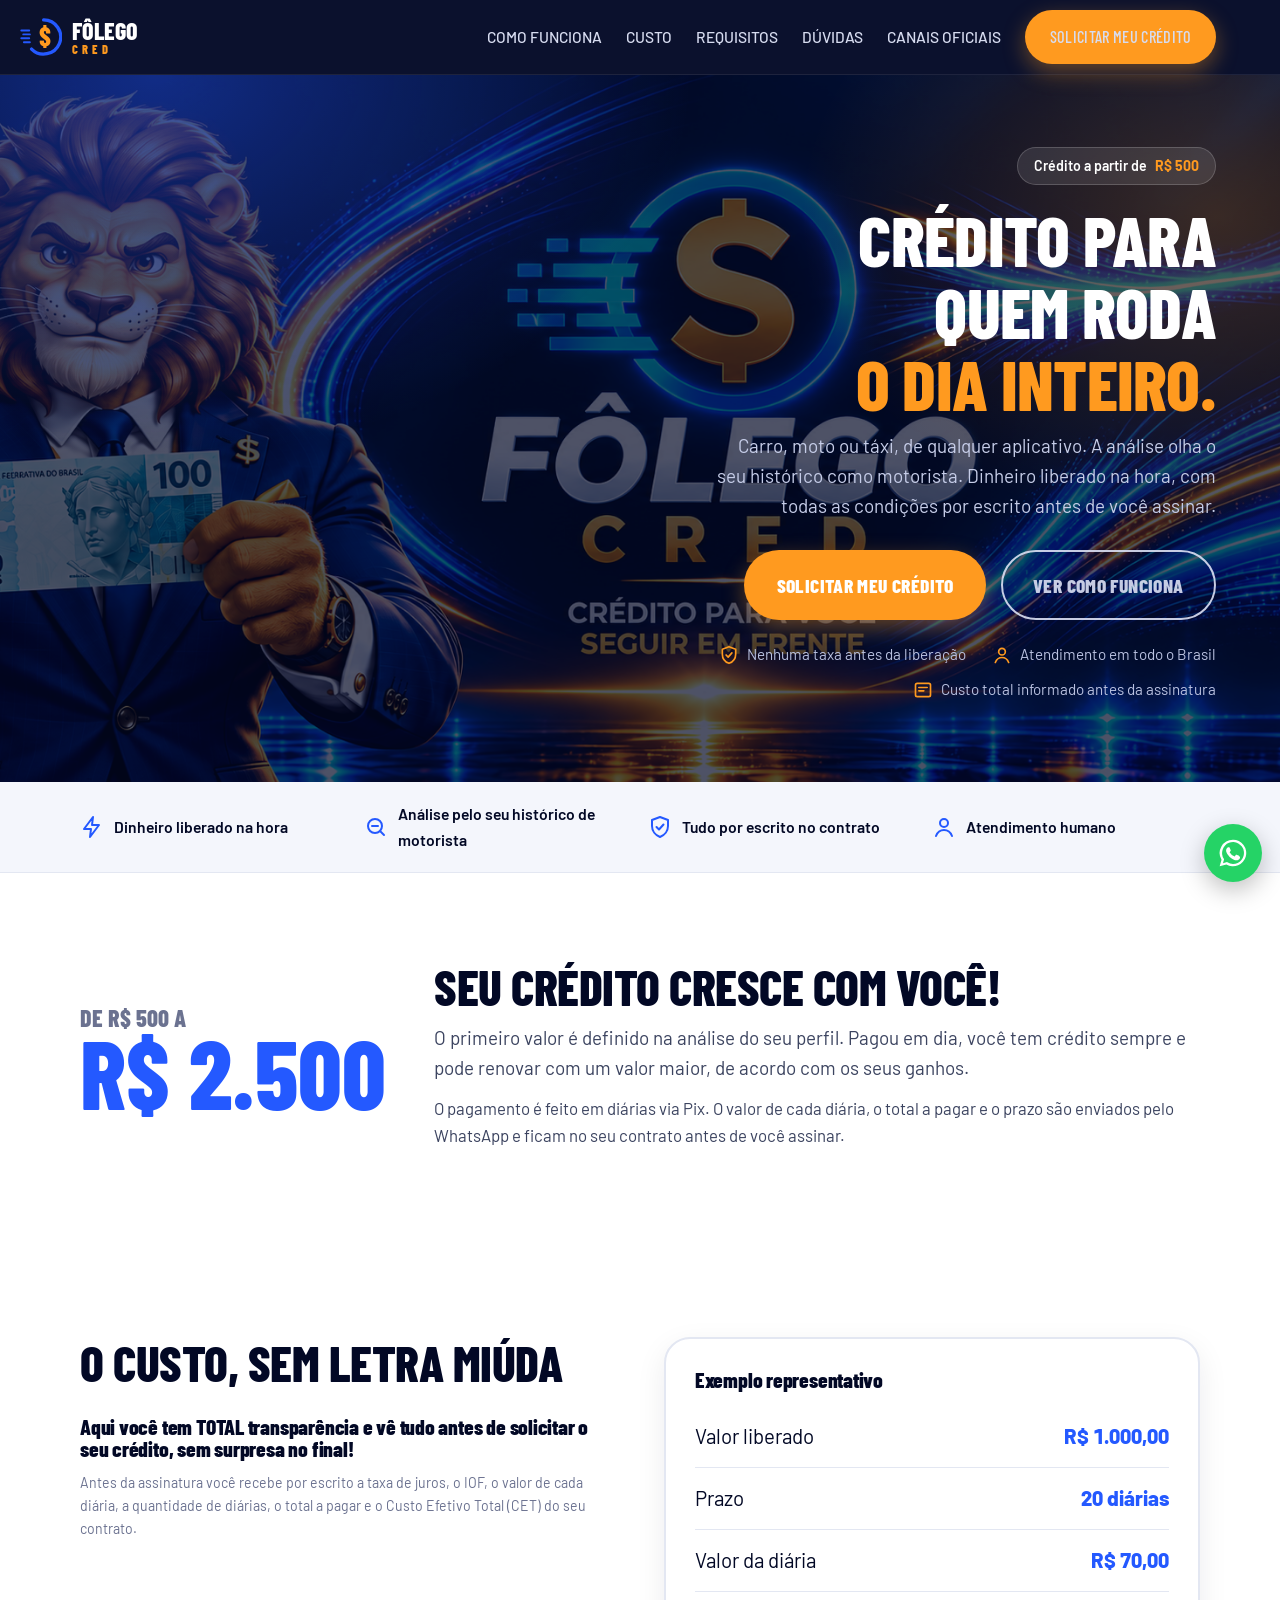
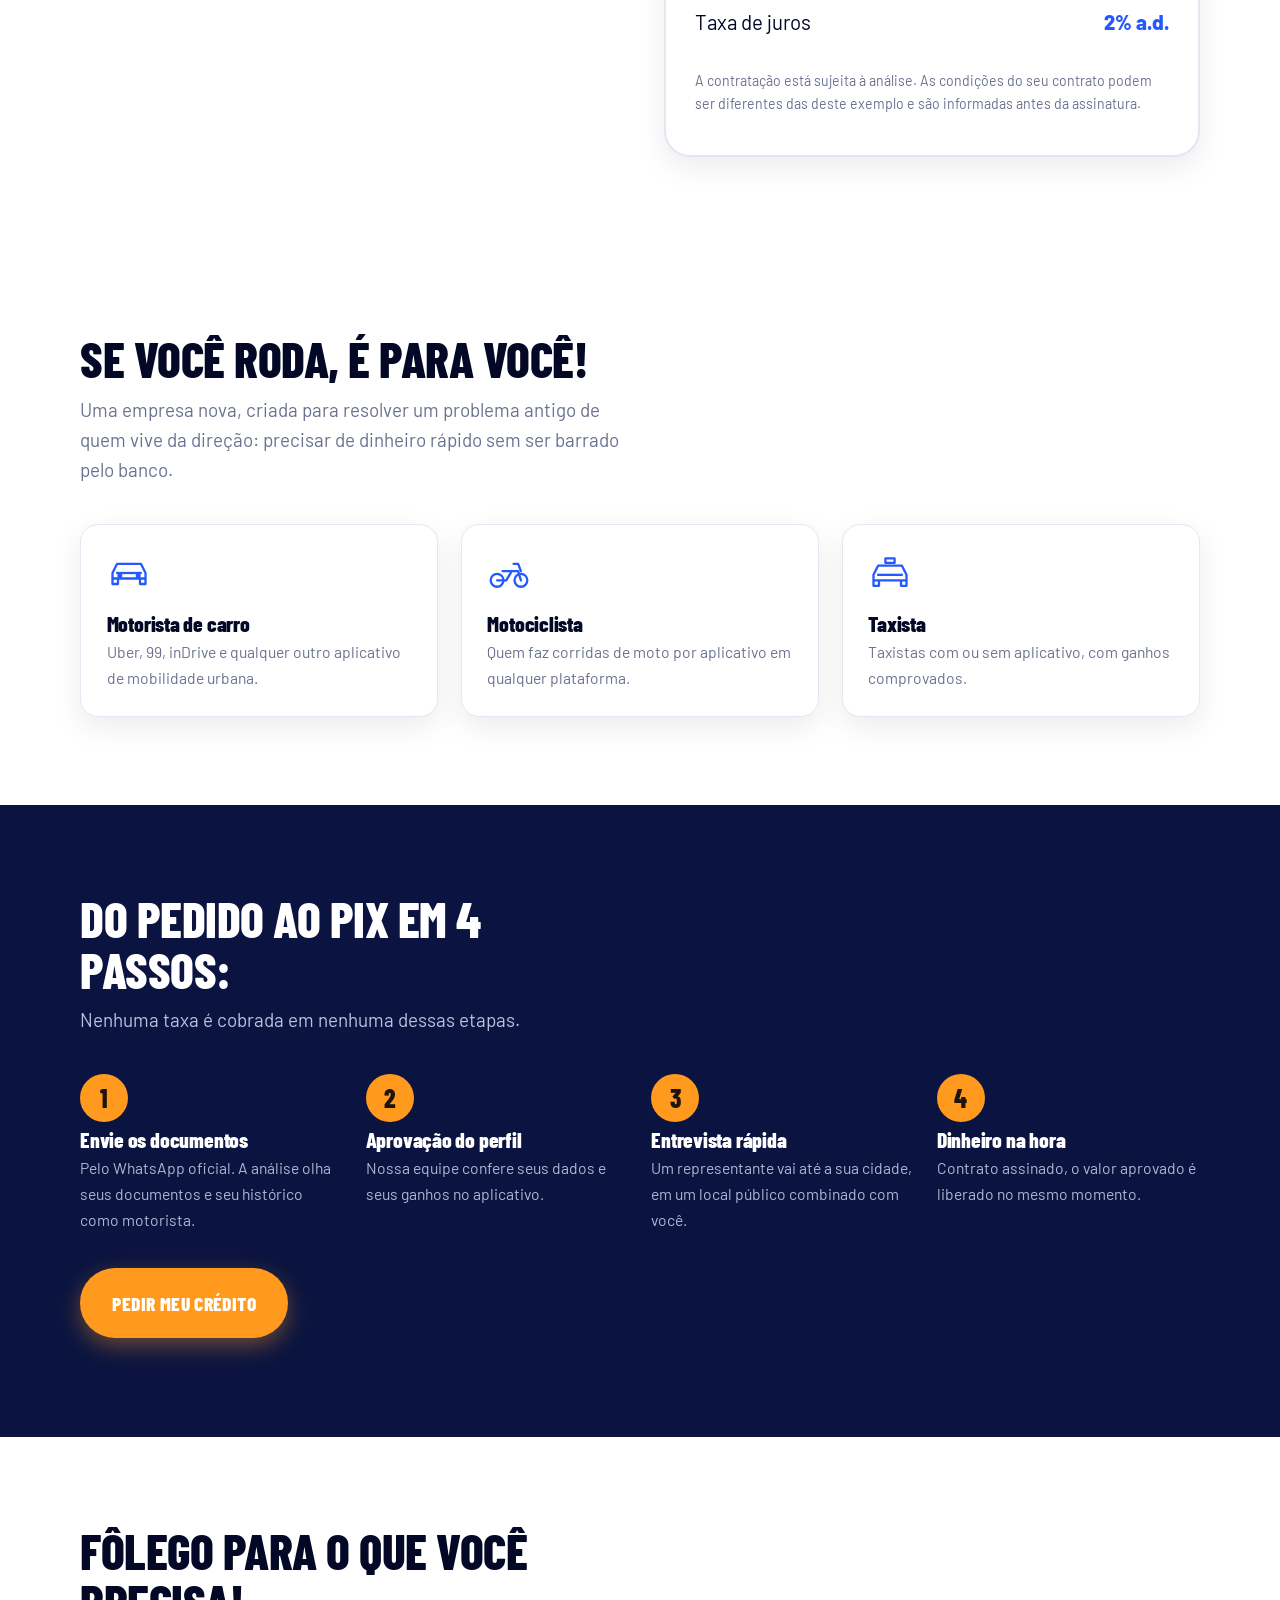
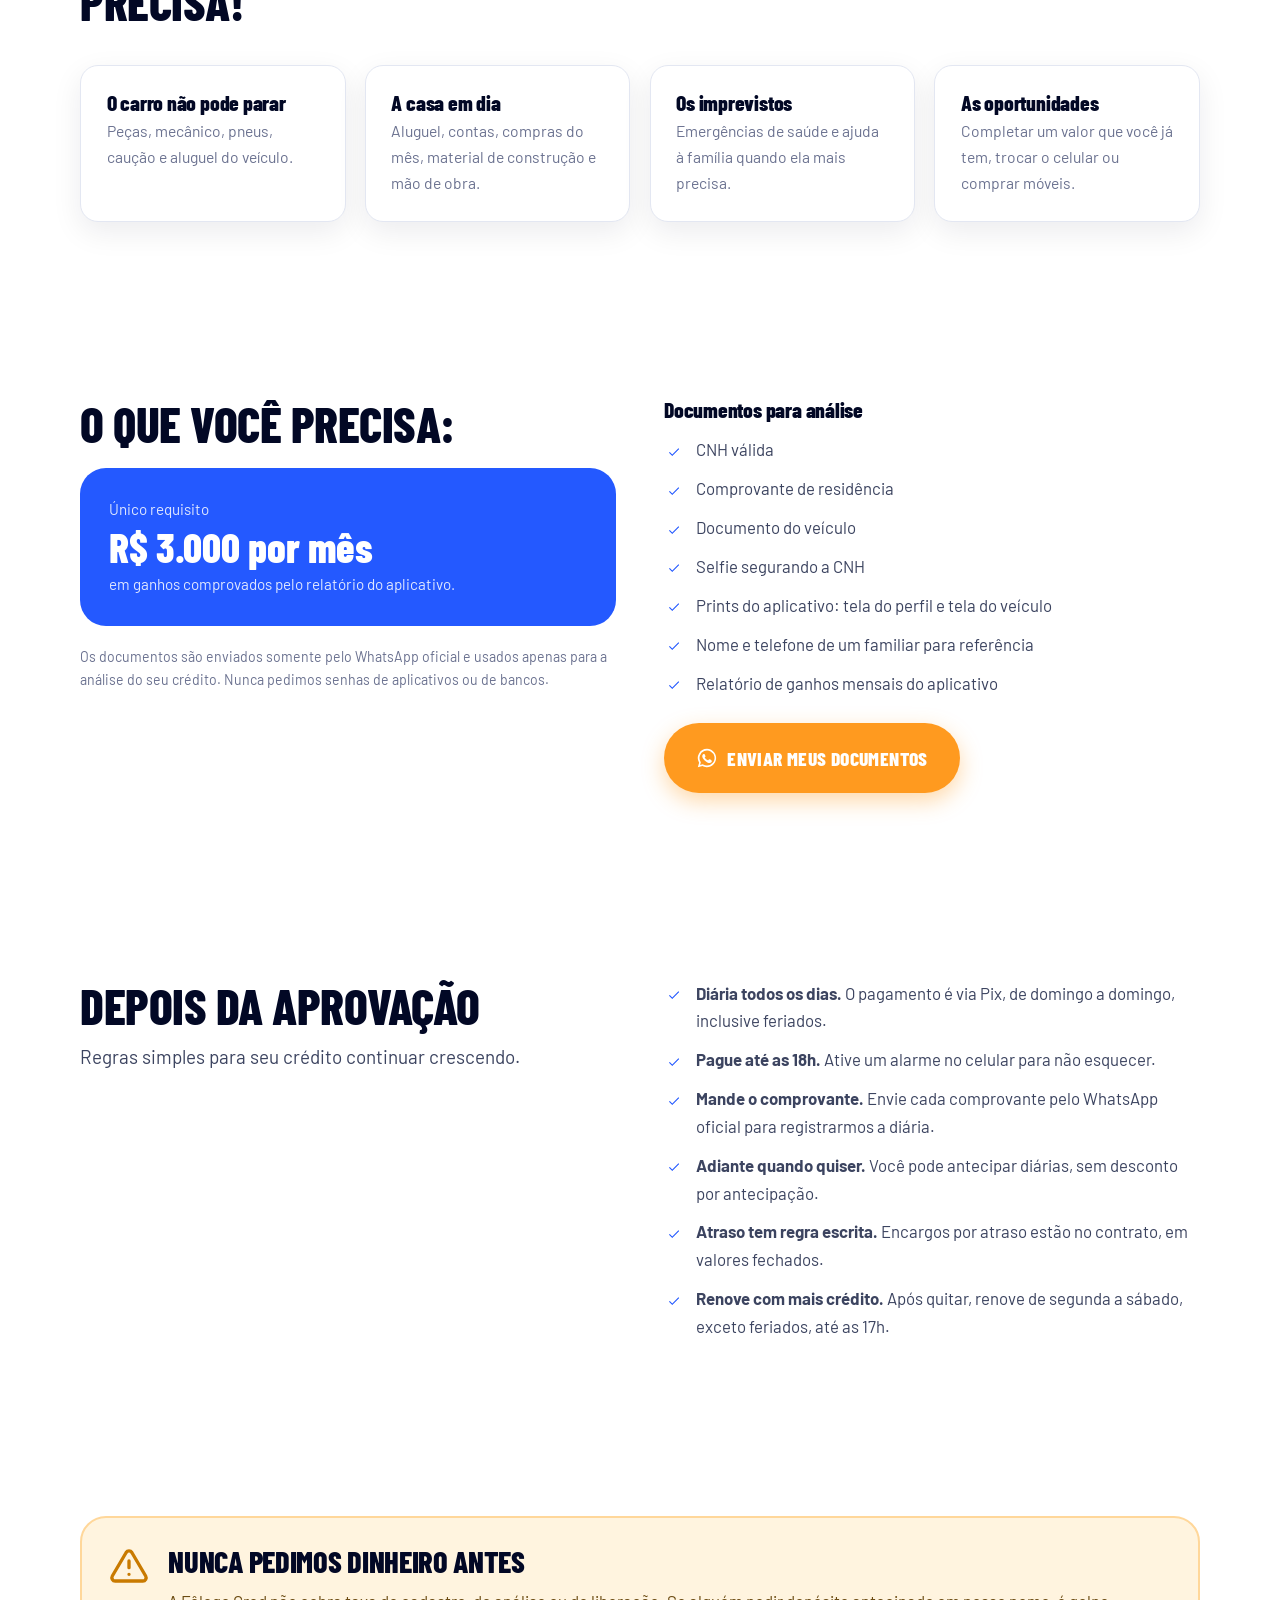
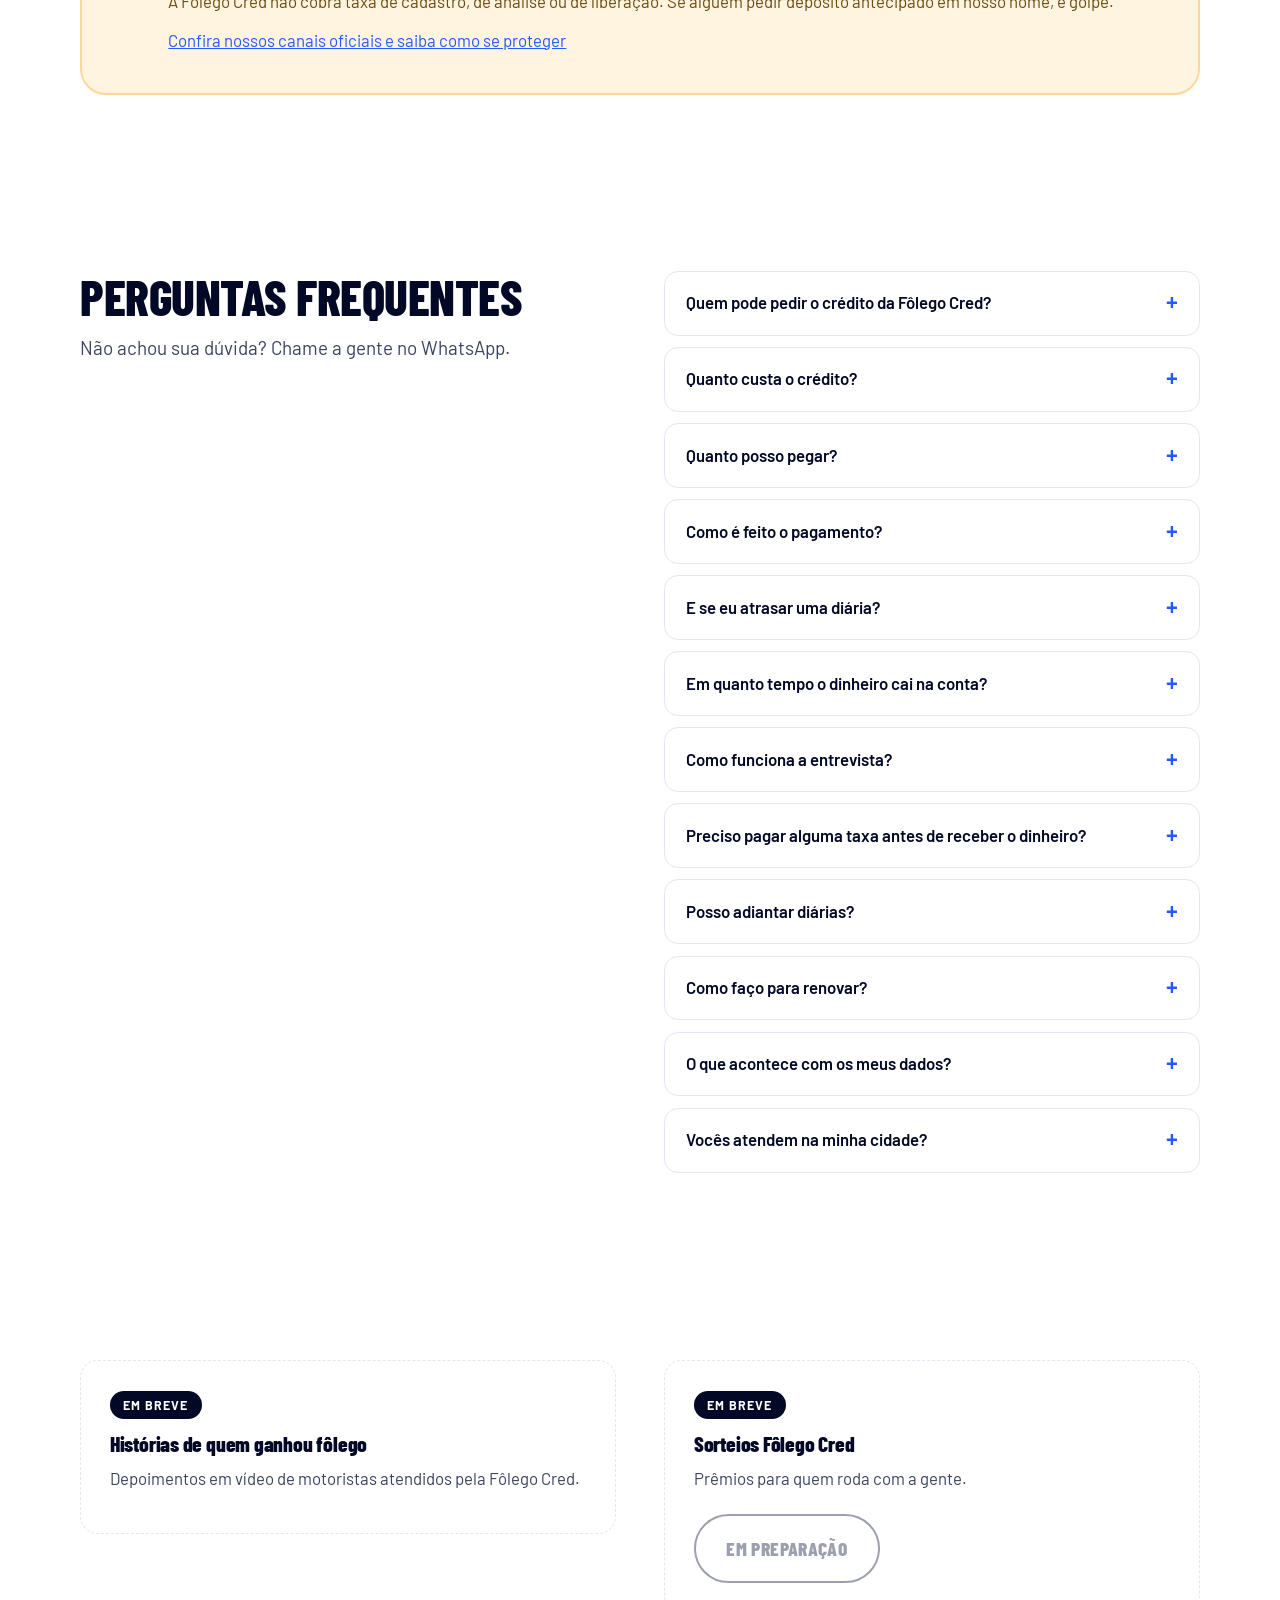
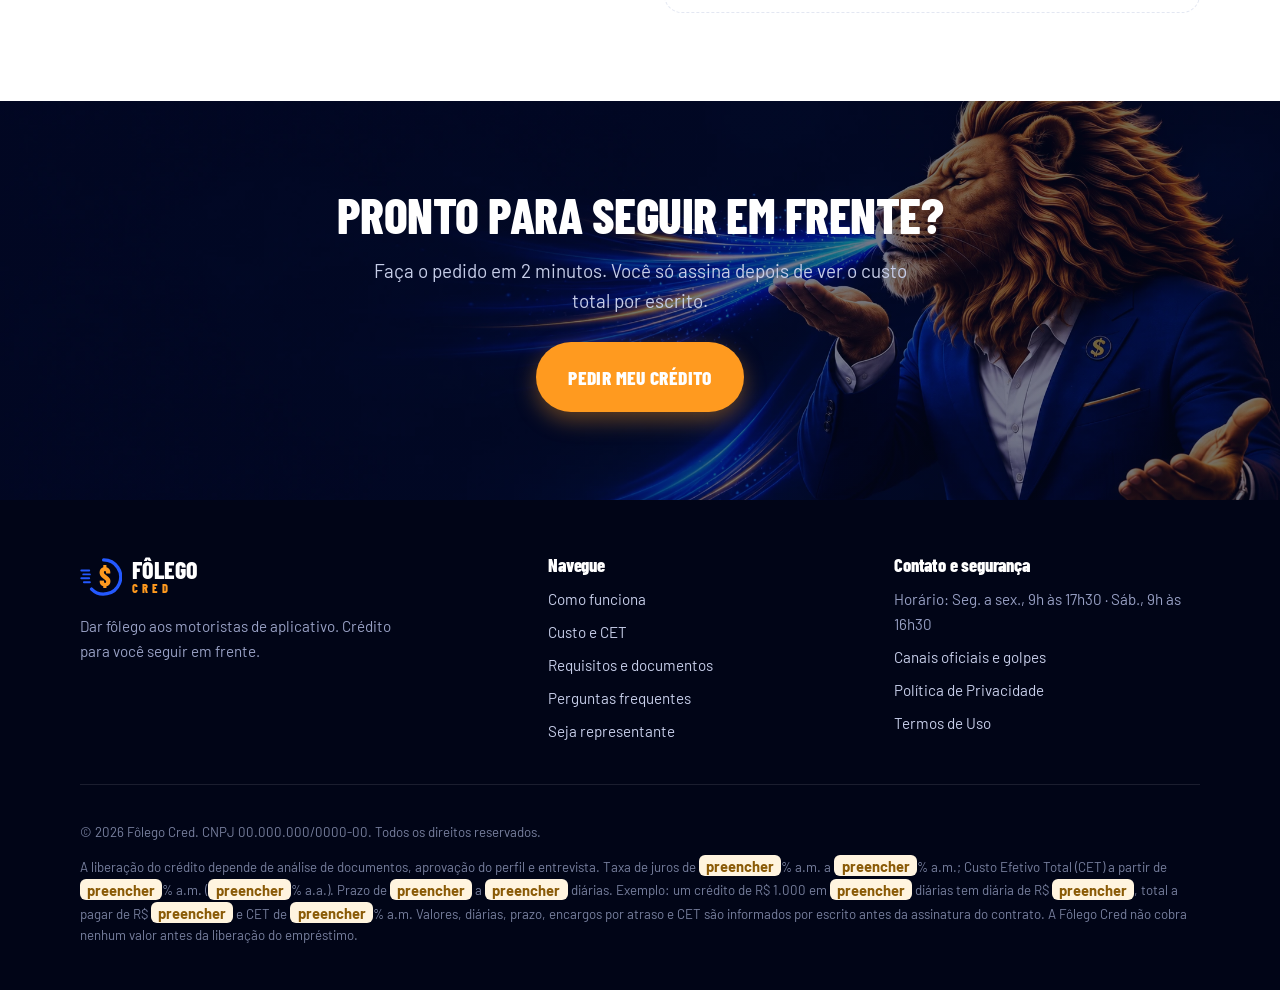
==== commit 65205063: "Revise text and button for credit request section Updated introductory text and button labels for cl" ====
--- a/index.html
+++ b/index.html
@@ -52,9 +52,9 @@
     <div class="hero-texto" id="pedido">
       <span class="selo-topo">Crédito a partir de <b>R$ 500</b></span>
       <h1 id="titulo-hero">Crédito para <br>quem roda<span class="l2">o dia inteiro.</span></h1>
-      <p class="intro">Carro, moto ou táxi, de qualquer aplicativo. A análise olha o seu histórico como motorista, e não só o seu score. Dinheiro liberado na hora, com todas as condições por escrito antes de você assinar.</p>
+      <p class="intro">Carro, moto ou táxi, de qualquer aplicativo. A análise olha o seu histórico como motorista. Dinheiro liberado na hora, com todas as condições por escrito antes de você assinar.</p>
       <div class="hero-acoes">
-        <a class="btn btn-laranja" href="#pedido">Pedir meu crédito</a>
+        <a class="btn btn-laranja" href="#pedido">Solicitar meu crédito</a>
         <a class="btn btn-contorno" href="#como-funciona">Ver como funciona</a>
       </div>
       <ul class="hero-selos">
@@ -90,8 +90,8 @@
   <div class="wrap duas">
     <div> 
       <h2 id="t-custo">O custo, sem letra miúda</h2>
-      <p class="intro">Aqui você vê quanto custa antes de pedir. Sem surpresa no fim.</p>
-      <p>A conta muda conforme o valor aprovado e o prazo do seu contrato. O exemplo ao lado serve para você entender a estrutura: o que entra, quanto sai do seu bolso por dia e quanto é o total.</p>
+      <br>
+      <h3>Aqui você  tem TOTAL transparência e vê tudo antes de solicitar o seu crédito, sem surpresa no final!</h3>
       <p class="nota">Antes da assinatura você recebe por escrito a taxa de juros, o IOF, o valor de cada diária, a quantidade de diárias, o total a pagar e o Custo Efetivo Total (CET) do seu contrato.</p>
     </div>
     <div class="custo">
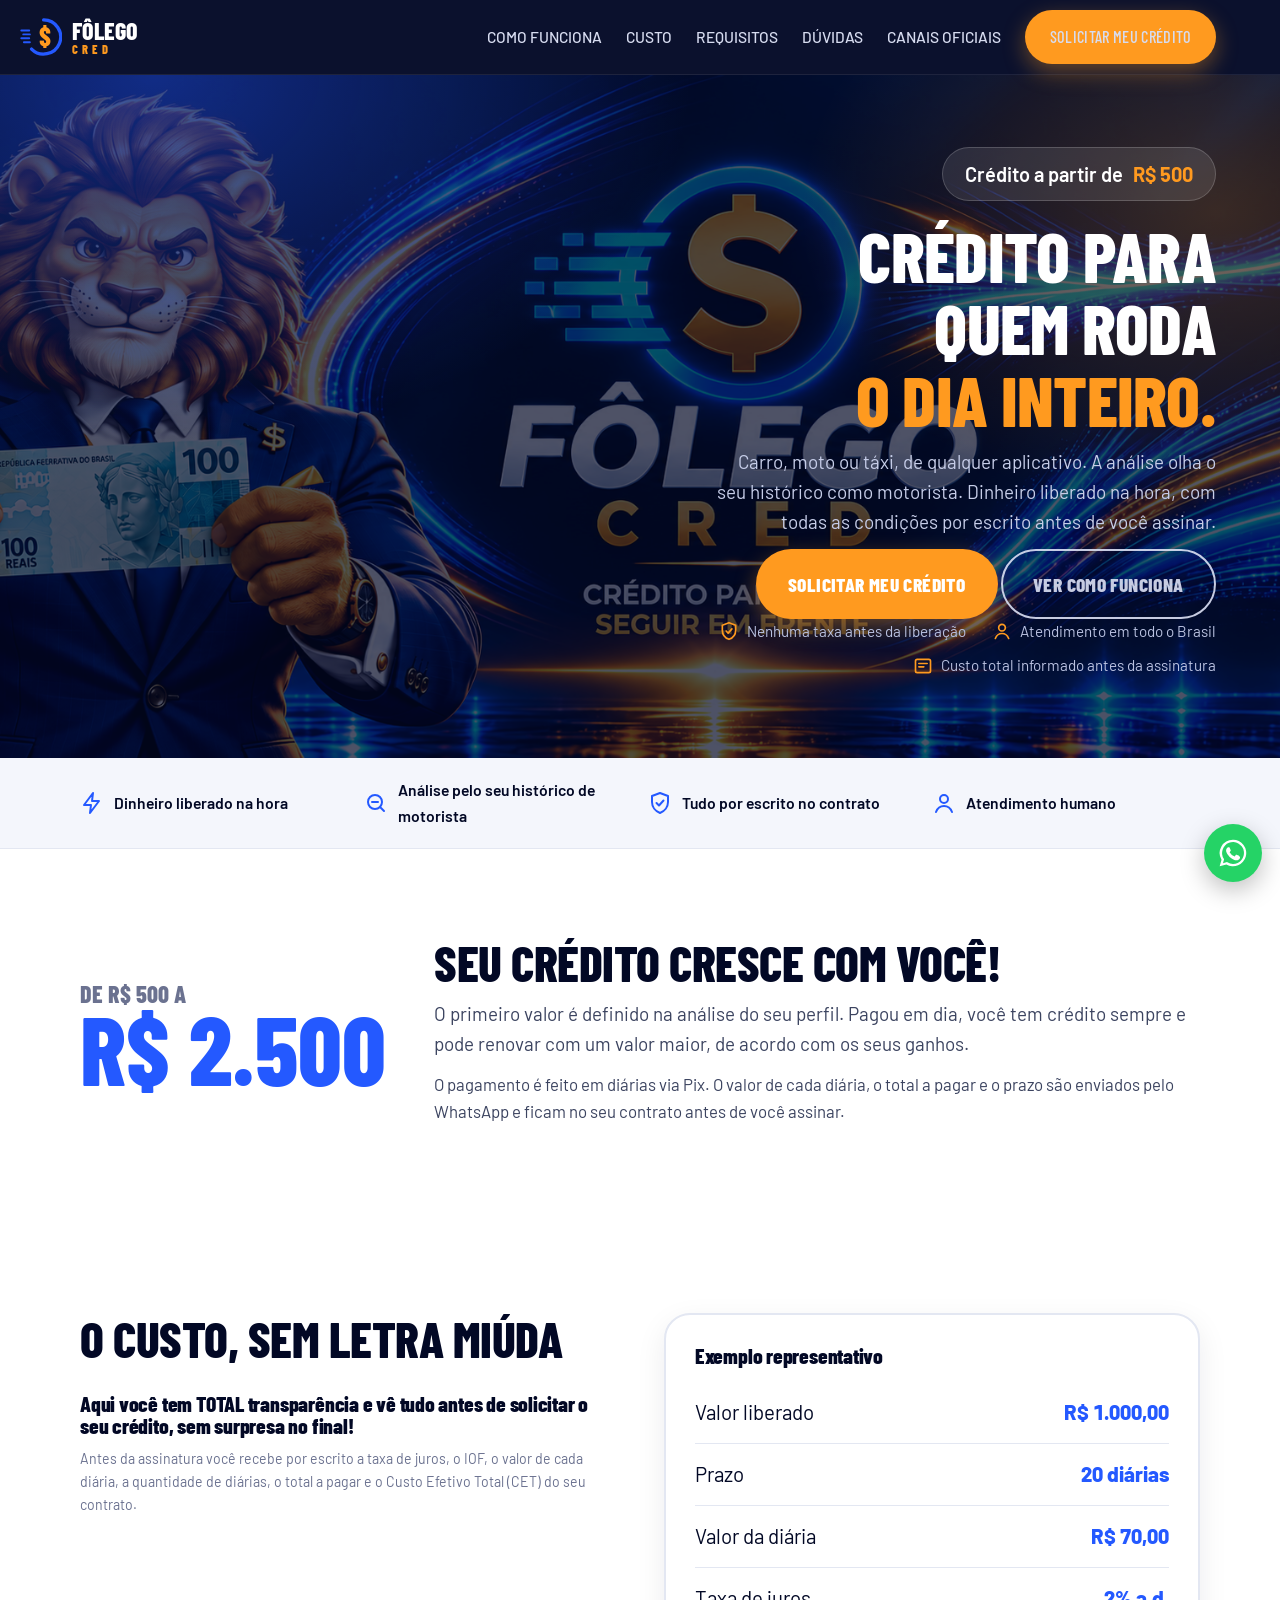
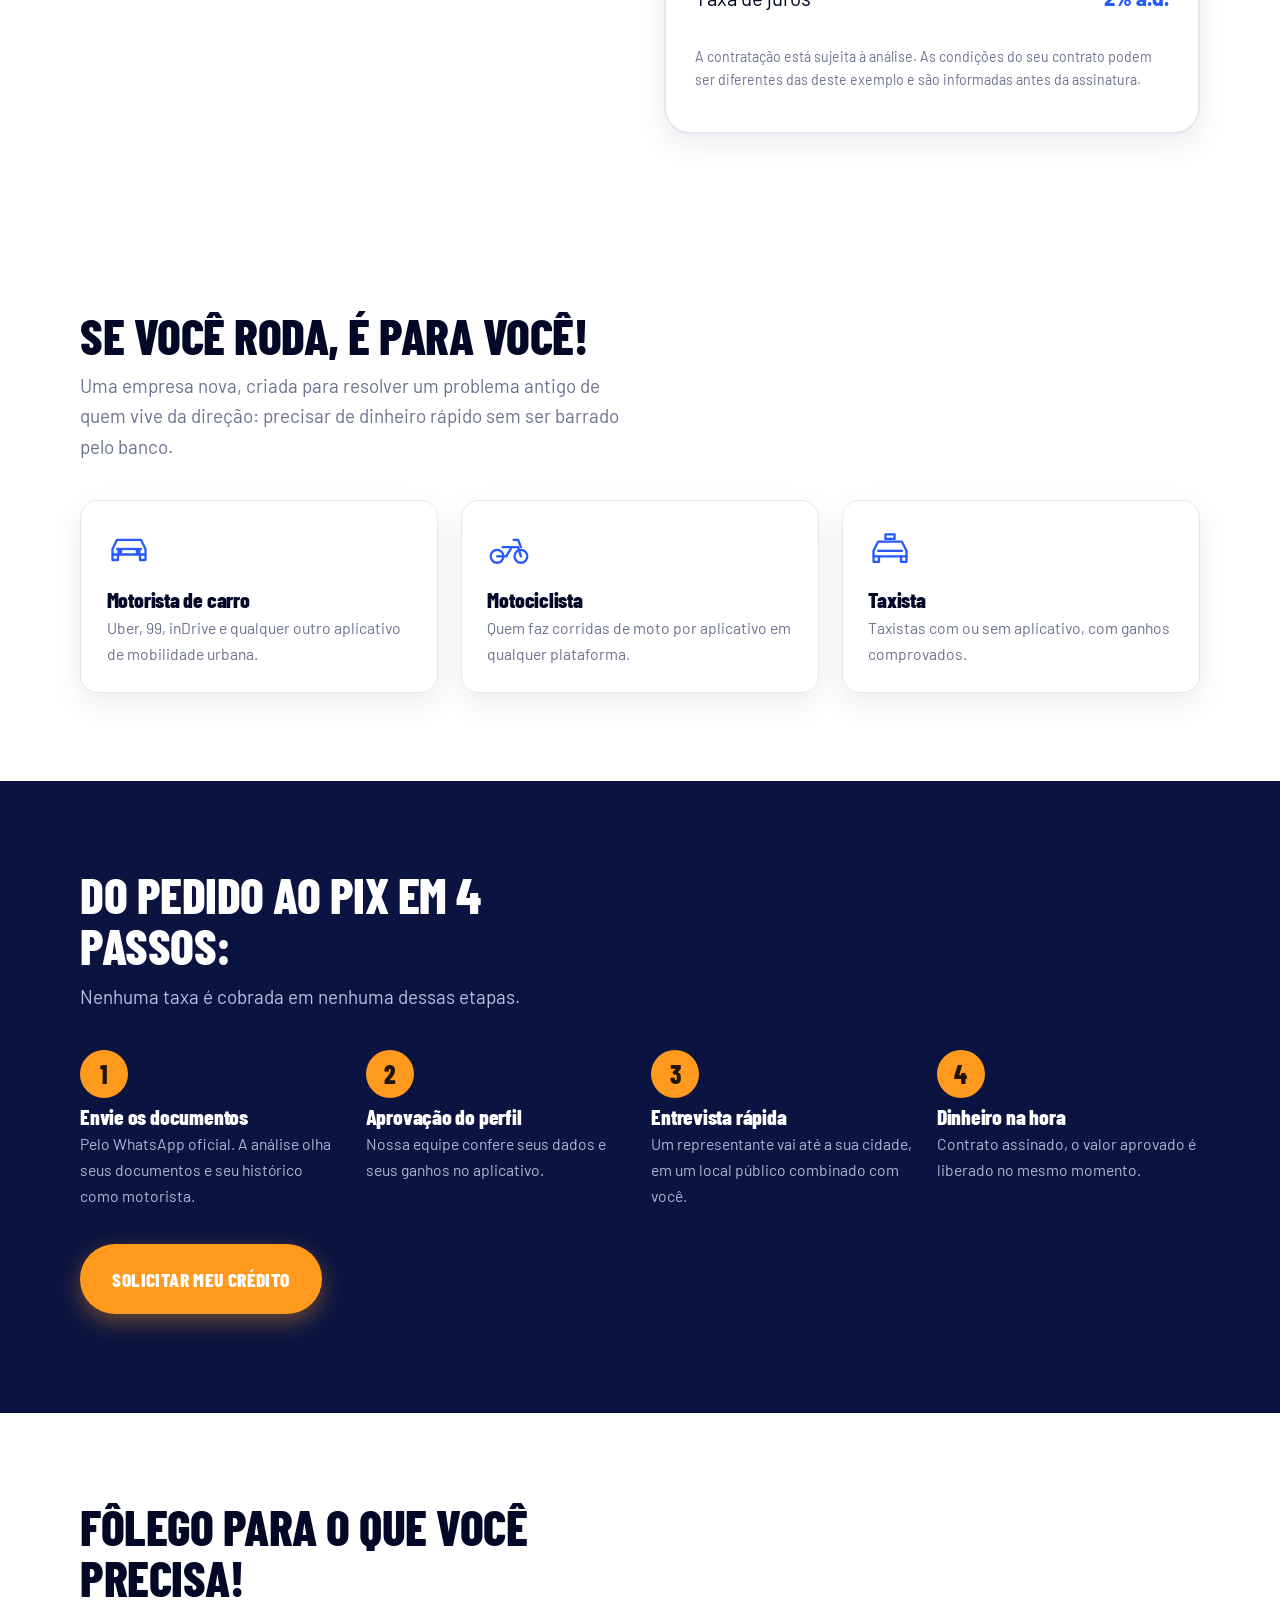
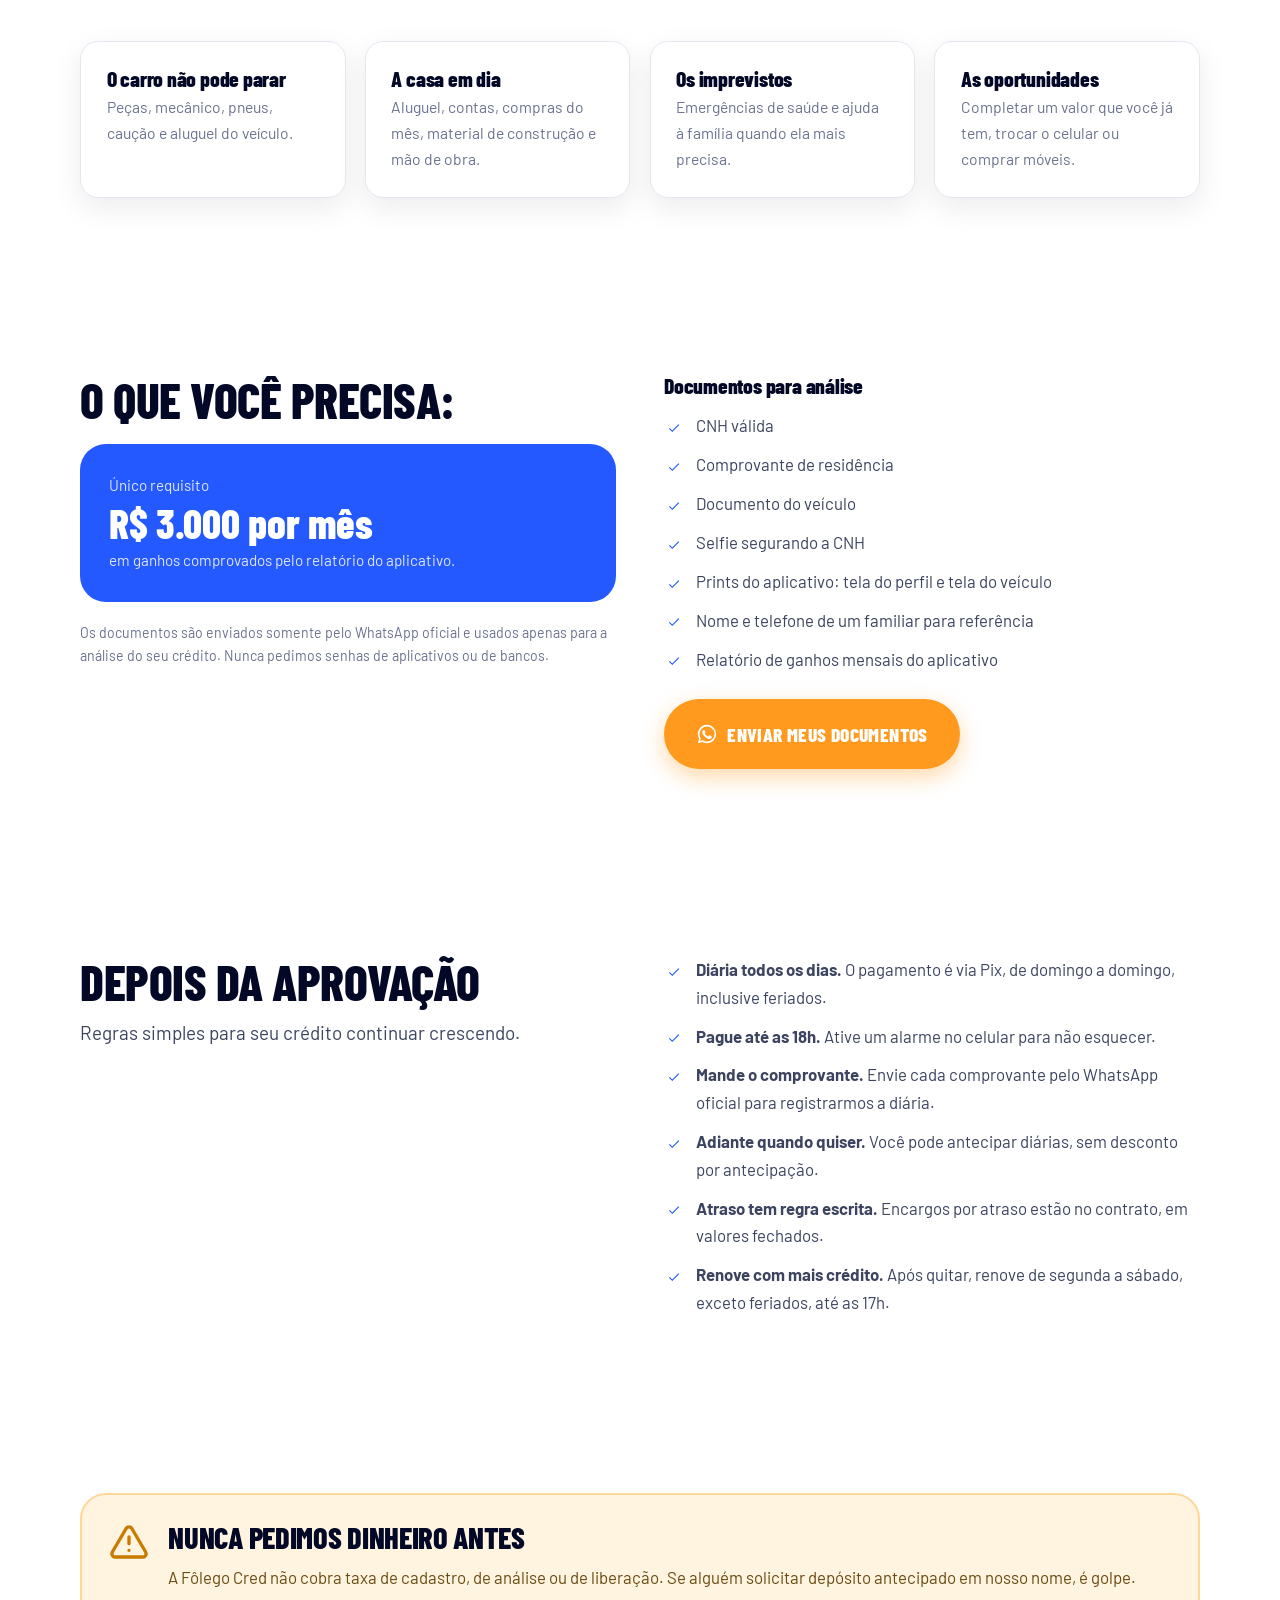
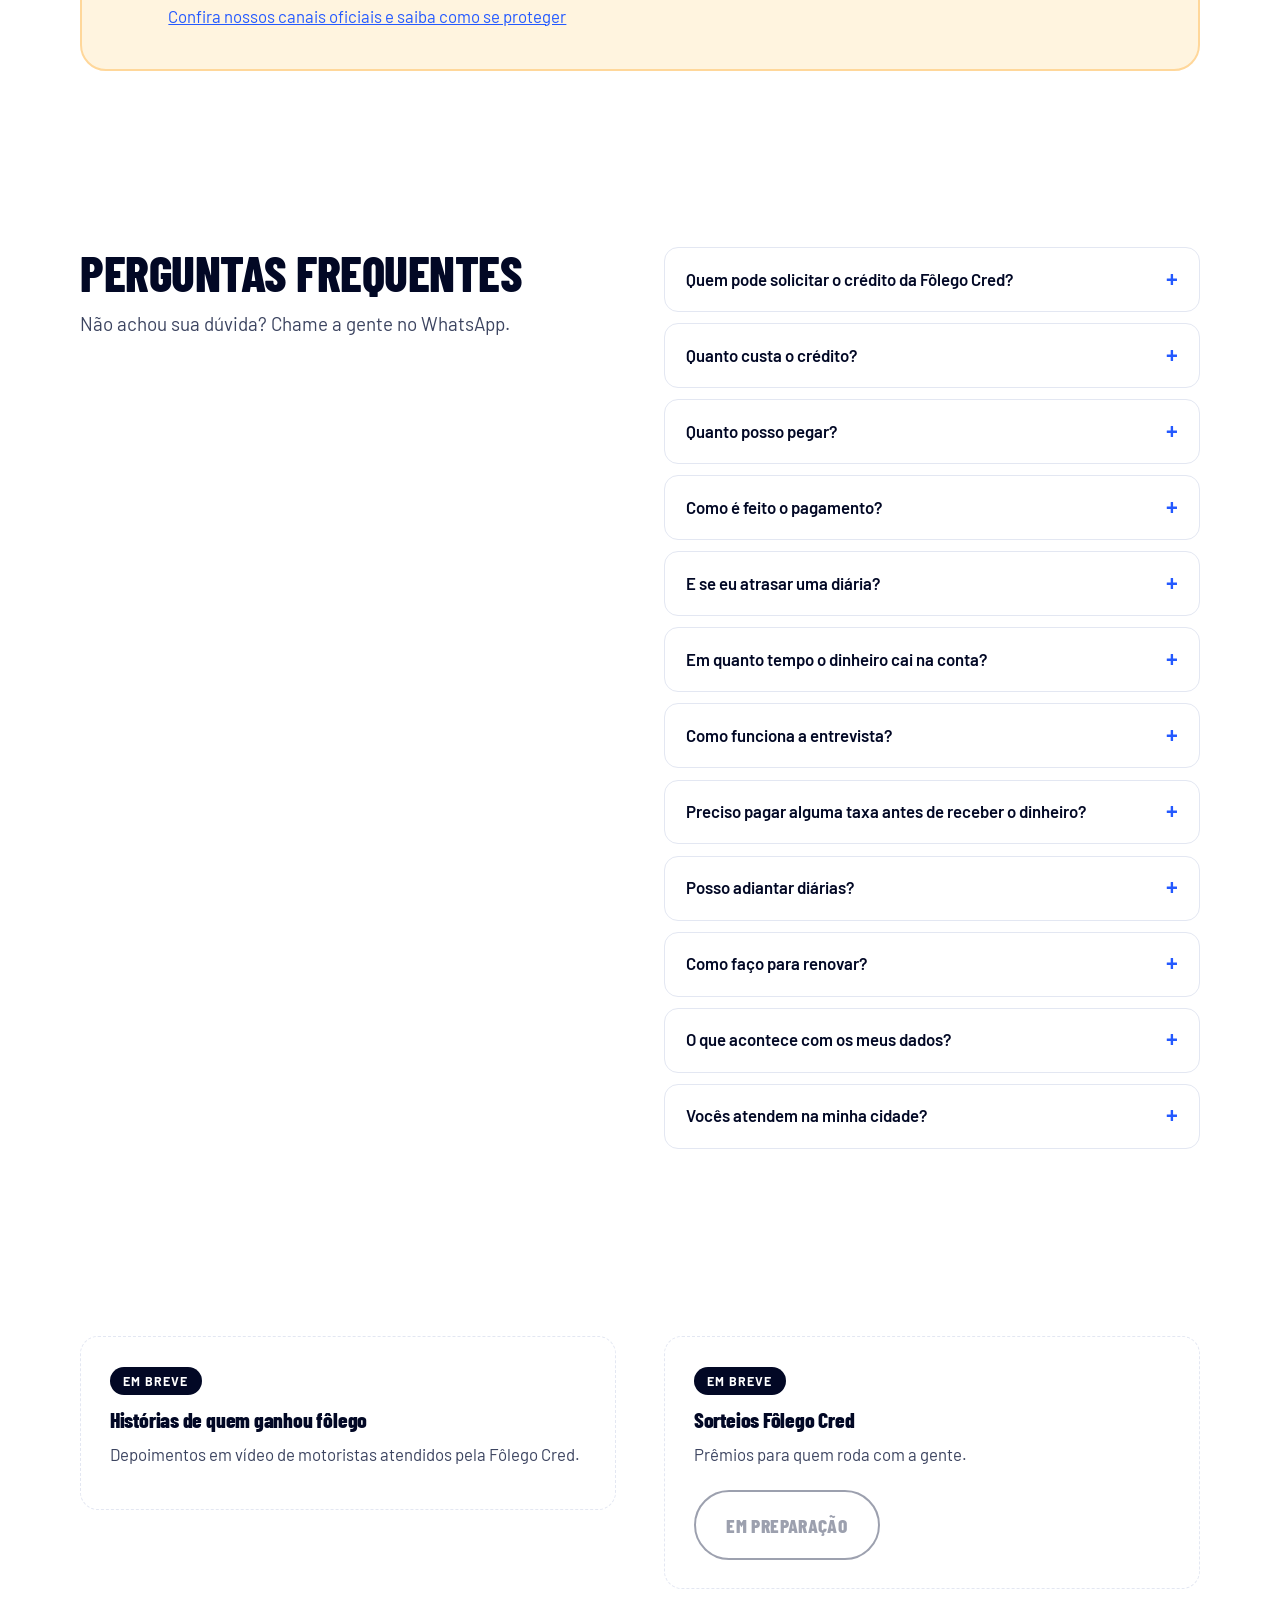
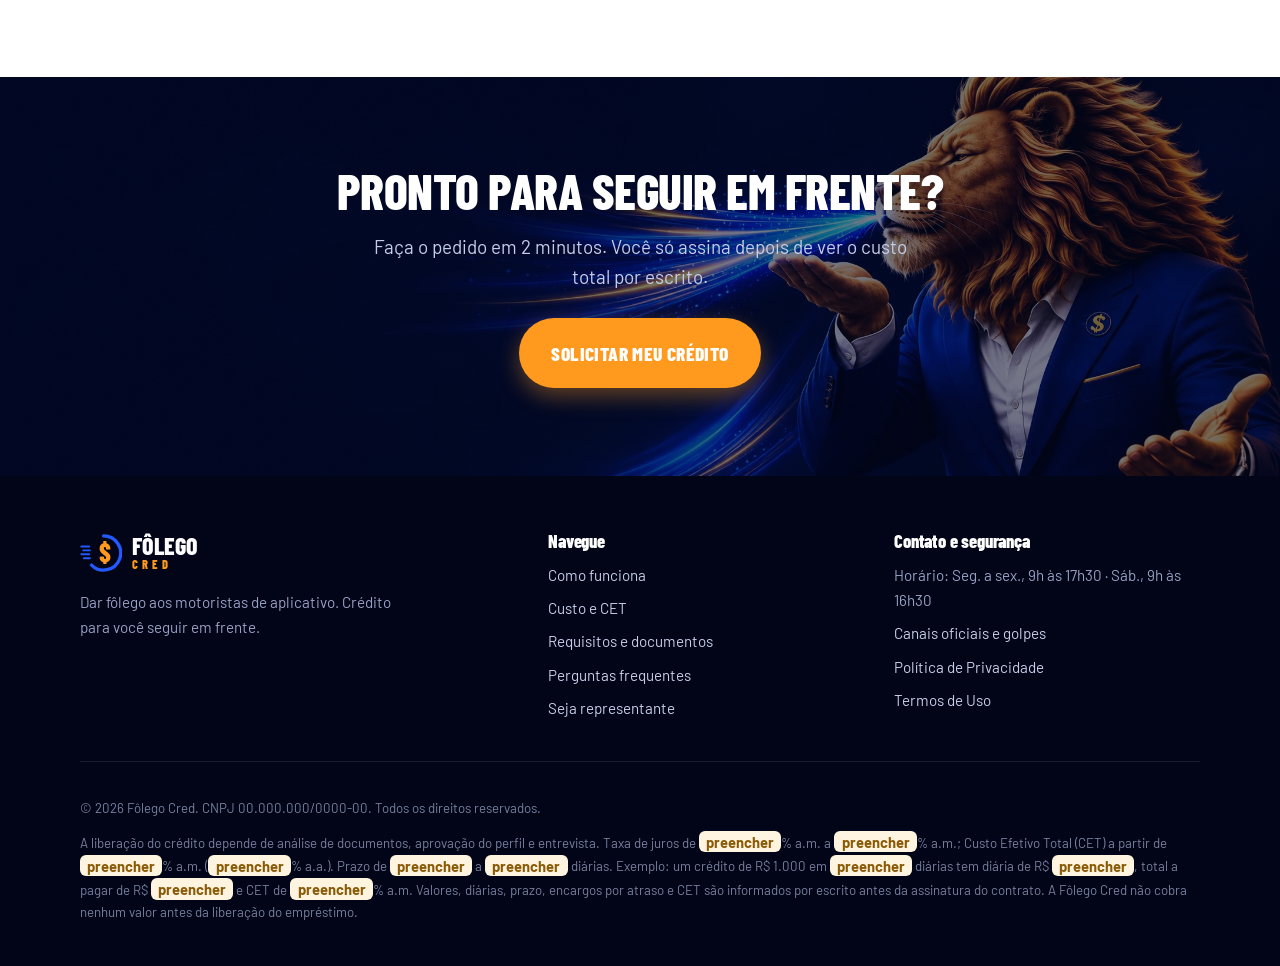
==== commit 01c1fd7d: "Update index.html" ====
--- a/index.html
+++ b/index.html
@@ -22,7 +22,7 @@
 <link href="https://fonts.googleapis.com/css2?family=Barlow+Condensed:ital,wght@0,700;0,800;1,700&family=Barlow:wght@400;500;600;700&display=swap" rel="stylesheet">
 <link rel="stylesheet" href="styles.css">
 <script type="application/ld+json">{"@context":"https://schema.org","@type":"FinancialService","name":"Fôlego Cred","slogan":"Crédito para você seguir em frente","description":"Crédito para motoristas de aplicativo e taxistas de todo o Brasil.","url":"https://www.folegocred.com.br","logo":"https://www.folegocred.com.br/assets/favicon.svg","image":"https://www.folegocred.com.br/assets/og-image.jpg","areaServed":{"@type":"Country","name":"Brasil"}}</script>
-<script type="application/ld+json">{"@context": "https://schema.org", "@type": "FAQPage", "mainEntity": [{"@type": "Question", "name": "Quem pode pedir o crédito da Fôlego Cred?", "acceptedAnswer": {"@type": "Answer", "text": "Motoristas de carro e de moto de qualquer aplicativo de mobilidade urbana, e também taxistas, com ganhos a partir de R$ 3.000 por mês comprovados pelo relatório do aplicativo."}}, {"@type": "Question", "name": "Quanto custa o crédito?", "acceptedAnswer": {"@type": "Answer", "text": "O custo depende do valor aprovado e do prazo. Veja o exemplo representativo na seção \"O custo, sem letra miúda\". A taxa de juros, o IOF, o total a pagar e o CET do seu contrato são informados por escrito antes da assinatura."}}, {"@type": "Question", "name": "Quanto posso pegar?", "acceptedAnswer": {"@type": "Answer", "text": "Os valores vão de R$ 500 a R$ 2.500. O primeiro crédito é definido na análise, e o limite cresce conforme você paga em dia e conforme seus ganhos."}}, {"@type": "Question", "name": "Como é feito o pagamento?", "acceptedAnswer": {"@type": "Answer", "text": "Em diárias via Pix, todos os dias, inclusive sábados, domingos e feriados. O valor de cada diária, o total a pagar e o prazo aparecem no seu contrato antes da assinatura."}}, {"@type": "Question", "name": "E se eu atrasar uma diária?", "acceptedAnswer": {"@type": "Answer", "text": "Os encargos por atraso estão descritos no contrato, com valores fechados. Se você previr um atraso, avise pelo WhatsApp oficial antes do vencimento."}}, {"@type": "Question", "name": "Em quanto tempo o dinheiro cai na conta?", "acceptedAnswer": {"@type": "Answer", "text": "Na hora. Depois da aprovação do perfil e da entrevista, o valor é liberado no mesmo momento."}}, {"@type": "Question", "name": "Como funciona a entrevista?", "acceptedAnswer": {"@type": "Answer", "text": "Um representante da Fôlego Cred vai até a sua cidade. O encontro é rápido, serve para alinhar o contrato e acontece em um local público combinado para ficar bom para os dois lados."}}, {"@type": "Question", "name": "Preciso pagar alguma taxa antes de receber o dinheiro?", "acceptedAnswer": {"@type": "Answer", "text": "Não. A Fôlego Cred nunca cobra taxa de cadastro, de análise ou de liberação. Se alguém pedir depósito antecipado em nosso nome, é golpe."}}, {"@type": "Question", "name": "Posso adiantar diárias?", "acceptedAnswer": {"@type": "Answer", "text": "Pode, quando quiser. Só não há desconto por antecipação."}}, {"@type": "Question", "name": "Como faço para renovar?", "acceptedAnswer": {"@type": "Answer", "text": "Depois de quitar o contrato atual, a renovação é feita de segunda a sábado, exceto feriados, até as 17h. Quem paga em dia tem crédito sempre, com possibilidade de valor maior."}}, {"@type": "Question", "name": "O que acontece com os meus dados?", "acceptedAnswer": {"@type": "Answer", "text": "Eles são usados apenas para a análise e o atendimento, e não são vendidos a terceiros. Você pode pedir a exclusão a qualquer momento pelos canais oficiais, conforme a Política de Privacidade."}}, {"@type": "Question", "name": "Vocês atendem na minha cidade?", "acceptedAnswer": {"@type": "Answer", "text": "A Fôlego Cred atende motoristas de todo o Brasil. Faça o pedido pelo site ou chame no WhatsApp para combinar a entrevista."}}]}</script>
+<script type="application/ld+json">{"@context": "https://schema.org", "@type": "FAQPage", "mainEntity": [{"@type": "Question", "name": "Quem pode solicitar o crédito da Fôlego Cred?", "acceptedAnswer": {"@type": "Answer", "text": "Motoristas de carro e de moto de qualquer aplicativo de mobilidade urbana, e também taxistas, com ganhos a partir de R$ 3.000 por mês comprovados pelo relatório do aplicativo."}}, {"@type": "Question", "name": "Quanto custa o crédito?", "acceptedAnswer": {"@type": "Answer", "text": "O custo depende do valor aprovado e do prazo. Veja o exemplo representativo na seção \"O custo, sem letra miúda\". A taxa de juros, o IOF, o total a pagar e o CET do seu contrato são informados por escrito antes da assinatura."}}, {"@type": "Question", "name": "Quanto posso pegar?", "acceptedAnswer": {"@type": "Answer", "text": "Os valores vão de R$ 500 a R$ 2.500. O primeiro crédito é definido na análise, e o limite cresce conforme você paga em dia e conforme seus ganhos."}}, {"@type": "Question", "name": "Como é feito o pagamento?", "acceptedAnswer": {"@type": "Answer", "text": "Em diárias via Pix, todos os dias, inclusive sábados, domingos e feriados. O valor de cada diária, o total a pagar e o prazo aparecem no seu contrato antes da assinatura."}}, {"@type": "Question", "name": "E se eu atrasar uma diária?", "acceptedAnswer": {"@type": "Answer", "text": "Os encargos por atraso estão descritos no contrato, com valores fechados. Se você previr um atraso, avise pelo WhatsApp oficial antes do vencimento."}}, {"@type": "Question", "name": "Em quanto tempo o dinheiro cai na conta?", "acceptedAnswer": {"@type": "Answer", "text": "Na hora. Depois da aprovação do perfil e da entrevista, o valor é liberado no mesmo momento."}}, {"@type": "Question", "name": "Como funciona a entrevista?", "acceptedAnswer": {"@type": "Answer", "text": "Um representante da Fôlego Cred vai até a sua cidade. O encontro é rápido, serve para alinhar o contrato e acontece em um local público combinado para ficar bom para os dois lados."}}, {"@type": "Question", "name": "Preciso pagar alguma taxa antes de receber o dinheiro?", "acceptedAnswer": {"@type": "Answer", "text": "Não. A Fôlego Cred nunca cobra taxa de cadastro, de análise ou de liberação. Se alguém solicitar depósito antecipado em nosso nome, é golpe."}}, {"@type": "Question", "name": "Posso adiantar diárias?", "acceptedAnswer": {"@type": "Answer", "text": "Pode, quando quiser. Só não há desconto por antecipação."}}, {"@type": "Question", "name": "Como faço para renovar?", "acceptedAnswer": {"@type": "Answer", "text": "Depois de quitar o contrato atual, a renovação é feita de segunda a sábado, exceto feriados, até as 17h. Quem paga em dia tem crédito sempre, com possibilidade de valor maior."}}, {"@type": "Question", "name": "O que acontece com os meus dados?", "acceptedAnswer": {"@type": "Answer", "text": "Eles são usados apenas para a análise e o atendimento, e não são vendidos a terceiros. Você pode solicitar a exclusão a qualquer momento pelos canais oficiais, conforme a Política de Privacidade."}}, {"@type": "Question", "name": "Vocês atendem na minha cidade?", "acceptedAnswer": {"@type": "Answer", "text": "A Fôlego Cred atende motoristas de todo o Brasil. Faça o pedido pelo site ou chame no WhatsApp para combinar a entrevista."}}]}</script>
 </head>
 <body data-pagina="inicio">
 <a class="pular" href="#conteudo">Pular para o conteúdo</a>
@@ -132,7 +132,7 @@
       <li><h3>Entrevista rápida</h3><p>Um representante vai até a sua cidade, em um local público combinado com você.</p></li>
       <li><h3>Dinheiro na hora</h3><p>Contrato assinado, o valor aprovado é liberado no mesmo momento.</p></li>
     </ol>
-    <p style="margin-top:2.2rem"><a class="btn btn-laranja" href="#pedido">Pedir meu crédito</a></p>
+    <p style="margin-top:2.2rem"><a class="btn btn-laranja" href="#pedido">Solicitar meu crédito</a></p>
   </div>
 </section>
 
@@ -198,7 +198,7 @@
       <svg viewBox="0 0 24 24" fill="none" stroke="currentColor" stroke-width="2" stroke-linecap="round" stroke-linejoin="round" aria-hidden="true"><path d="M10.3 3.9 2 18a2 2 0 0 0 1.7 3h16.6a2 2 0 0 0 1.7-3L13.7 3.9a2 2 0 0 0-3.4 0z"/><path d="M12 9v4M12 17h.01"/></svg>
       <div>
         <h2 id="t-golpe">Nunca pedimos dinheiro antes</h2>
-        <p>A Fôlego Cred não cobra taxa de cadastro, de análise ou de liberação. Se alguém pedir depósito antecipado em nosso nome, é golpe.</p>
+        <p>A Fôlego Cred não cobra taxa de cadastro, de análise ou de liberação. Se alguém solicitar depósito antecipado em nosso nome, é golpe.</p>
         <p><a href="canais-oficiais.html">Confira nossos canais oficiais e saiba como se proteger</a></p>
       </div>
     </div>
@@ -209,17 +209,17 @@
   <div class="wrap duas">
     <div><h2 id="t-faq">Perguntas frequentes</h2><p class="intro">Não achou sua dúvida? Chame a gente no WhatsApp.</p></div>
     <div class="faq">
-      <details><summary>Quem pode pedir o crédito da Fôlego Cred?</summary><p>Motoristas de carro e de moto de qualquer aplicativo de mobilidade urbana, e também taxistas, com ganhos a partir de R$ 3.000 por mês comprovados pelo relatório do aplicativo.</p></details>
+      <details><summary>Quem pode solicitar o crédito da Fôlego Cred?</summary><p>Motoristas de carro e de moto de qualquer aplicativo de mobilidade urbana, e também taxistas, com ganhos a partir de R$ 3.000 por mês comprovados pelo relatório do aplicativo.</p></details>
       <details><summary>Quanto custa o crédito?</summary><p>O custo depende do valor aprovado e do prazo. Veja o exemplo representativo na seção "O custo, sem letra miúda". A taxa de juros, o IOF, o total a pagar e o CET do seu contrato são informados por escrito antes da assinatura.</p></details>
       <details><summary>Quanto posso pegar?</summary><p>Os valores vão de R$ 500 a R$ 2.500. O primeiro crédito é definido na análise, e o limite cresce conforme você paga em dia e conforme seus ganhos.</p></details>
       <details><summary>Como é feito o pagamento?</summary><p>Em diárias via Pix, todos os dias, inclusive sábados, domingos e feriados. O valor de cada diária, o total a pagar e o prazo aparecem no seu contrato antes da assinatura.</p></details>
       <details><summary>E se eu atrasar uma diária?</summary><p>Os encargos por atraso estão descritos no contrato, com valores fechados. Se você previr um atraso, avise pelo WhatsApp oficial antes do vencimento.</p></details>
       <details><summary>Em quanto tempo o dinheiro cai na conta?</summary><p>Na hora. Depois da aprovação do perfil e da entrevista, o valor é liberado no mesmo momento.</p></details>
       <details><summary>Como funciona a entrevista?</summary><p>Um representante da Fôlego Cred vai até a sua cidade. O encontro é rápido, serve para alinhar o contrato e acontece em um local público combinado para ficar bom para os dois lados.</p></details>
-      <details><summary>Preciso pagar alguma taxa antes de receber o dinheiro?</summary><p>Não. A Fôlego Cred nunca cobra taxa de cadastro, de análise ou de liberação. Se alguém pedir depósito antecipado em nosso nome, é golpe.</p></details>
+      <details><summary>Preciso pagar alguma taxa antes de receber o dinheiro?</summary><p>Não. A Fôlego Cred nunca cobra taxa de cadastro, de análise ou de liberação. Se alguém solicitar depósito antecipado em nosso nome, é golpe.</p></details>
       <details><summary>Posso adiantar diárias?</summary><p>Pode, quando quiser. Só não há desconto por antecipação.</p></details>
       <details><summary>Como faço para renovar?</summary><p>Depois de quitar o contrato atual, a renovação é feita de segunda a sábado, exceto feriados, até as 17h. Quem paga em dia tem crédito sempre, com possibilidade de valor maior.</p></details>
-      <details><summary>O que acontece com os meus dados?</summary><p>Eles são usados apenas para a análise e o atendimento, e não são vendidos a terceiros. Você pode pedir a exclusão a qualquer momento pelos canais oficiais, conforme a Política de Privacidade.</p></details>
+      <details><summary>O que acontece com os meus dados?</summary><p>Eles são usados apenas para a análise e o atendimento, e não são vendidos a terceiros. Você pode solicitar a exclusão a qualquer momento pelos canais oficiais, conforme a Política de Privacidade.</p></details>
       <details><summary>Vocês atendem na minha cidade?</summary><p>A Fôlego Cred atende motoristas de todo o Brasil. Faça o pedido pelo site ou chame no WhatsApp para combinar a entrevista.</p></details>
     </div>
   </div>
@@ -246,7 +246,7 @@
   <div class="wrap">
     <h2 id="t-final">Pronto para seguir em frente?</h2>
     <p class="intro" style="max-width:52ch;margin:0 auto 1.6rem">Faça o pedido em 2 minutos. Você só assina depois de ver o custo total por escrito.</p>
-    <a class="btn btn-laranja" href="#pedido">Pedir meu crédito</a>
+    <a class="btn btn-laranja" href="#pedido">Solicitar meu crédito</a>
   </div>
 </section>
 
@@ -287,7 +287,7 @@
 
 <a class="zap" href="#" hidden aria-label="Falar com a Fôlego Cred no WhatsApp"><svg viewBox="0 0 24 24" fill="currentColor" aria-hidden="true"><path d="M12 2a10 10 0 0 0-8.6 15.1L2 22l5-1.3A10 10 0 1 0 12 2zm0 18.2a8.2 8.2 0 0 1-4.2-1.2l-.3-.2-3 .8.8-2.9-.2-.3A8.2 8.2 0 1 1 12 20.2zm4.5-6.1c-.2-.1-1.5-.7-1.7-.8-.2-.1-.4-.1-.6.1l-.8 1c-.1.2-.3.2-.5.1a6.7 6.7 0 0 1-3.3-2.9c-.2-.4.2-.4.7-1.3.1-.2 0-.3 0-.4l-.8-1.8c-.2-.5-.4-.4-.6-.4h-.5a1 1 0 0 0-.7.3 3 3 0 0 0-.9 2.2c0 1.3.9 2.5 1.1 2.7.1.2 1.8 2.8 4.4 3.9 1.6.7 2.3.8 3.1.6.5-.1 1.5-.6 1.7-1.2.2-.6.2-1.1.2-1.2-.1-.1-.2-.2-.5-.3z"/></svg></a>
 
-<div class="barra-fixa" aria-hidden="false"><a class="btn btn-laranja" href="#pedido">Pedir meu crédito</a></div>
+<div class="barra-fixa" aria-hidden="false"><a class="btn btn-laranja" href="#pedido">Solicitar meu crédito</a></div>
 
 <div class="cookies" id="cookies" hidden role="region" aria-label="Aviso de cookies">
   <p>Usamos cookies de medição para entender como o site é usado e melhorar nossos anúncios. Saiba mais na <a href="politica-de-privacidade.html">Política de Privacidade</a>.</p>
--- a/styles.css
+++ b/styles.css
@@ -80,10 +80,10 @@
 .hero h1{color:#fff}
 .hero .l2{display:block;color:var(--laranja)}
 .hero .intro{color:#C6CDE8;max-width:46ch}
-.selo-topo{display:inline-flex;align-items:center;gap:.5rem;background:rgba(255,255,255,.1);
-  border:1px solid rgba(255,255,255,.18);color:#fff;border-radius:999px;padding:.4rem 1rem;
-  font-size:.88rem;font-weight:600;margin-bottom:1.2rem}
-.selo-topo b{color:var(--laranja)}
+.selo-topo{display:inline-flex;align-items:center;gap:.6rem;background:rgba(255,255,255,.1);
+  border:1px solid rgba(255,255,255,.18);color:#fff;border-radius:999px;padding:.6rem 1.4rem;
+  font-size:1.25rem;font-weight:600;margin-bottom:1.2rem}
+.selo-topo b{color:var(--laranja)}s
 .hero-acoes{display:flex;flex-wrap:wrap;gap:.9rem;margin:1.8rem 0 1.4rem}
 .hero-selos{list-style:none;margin:0;padding:0;display:flex;flex-wrap:wrap;
   gap:.6rem 1.6rem;font-size:.95rem;color:#B9C1E0}
